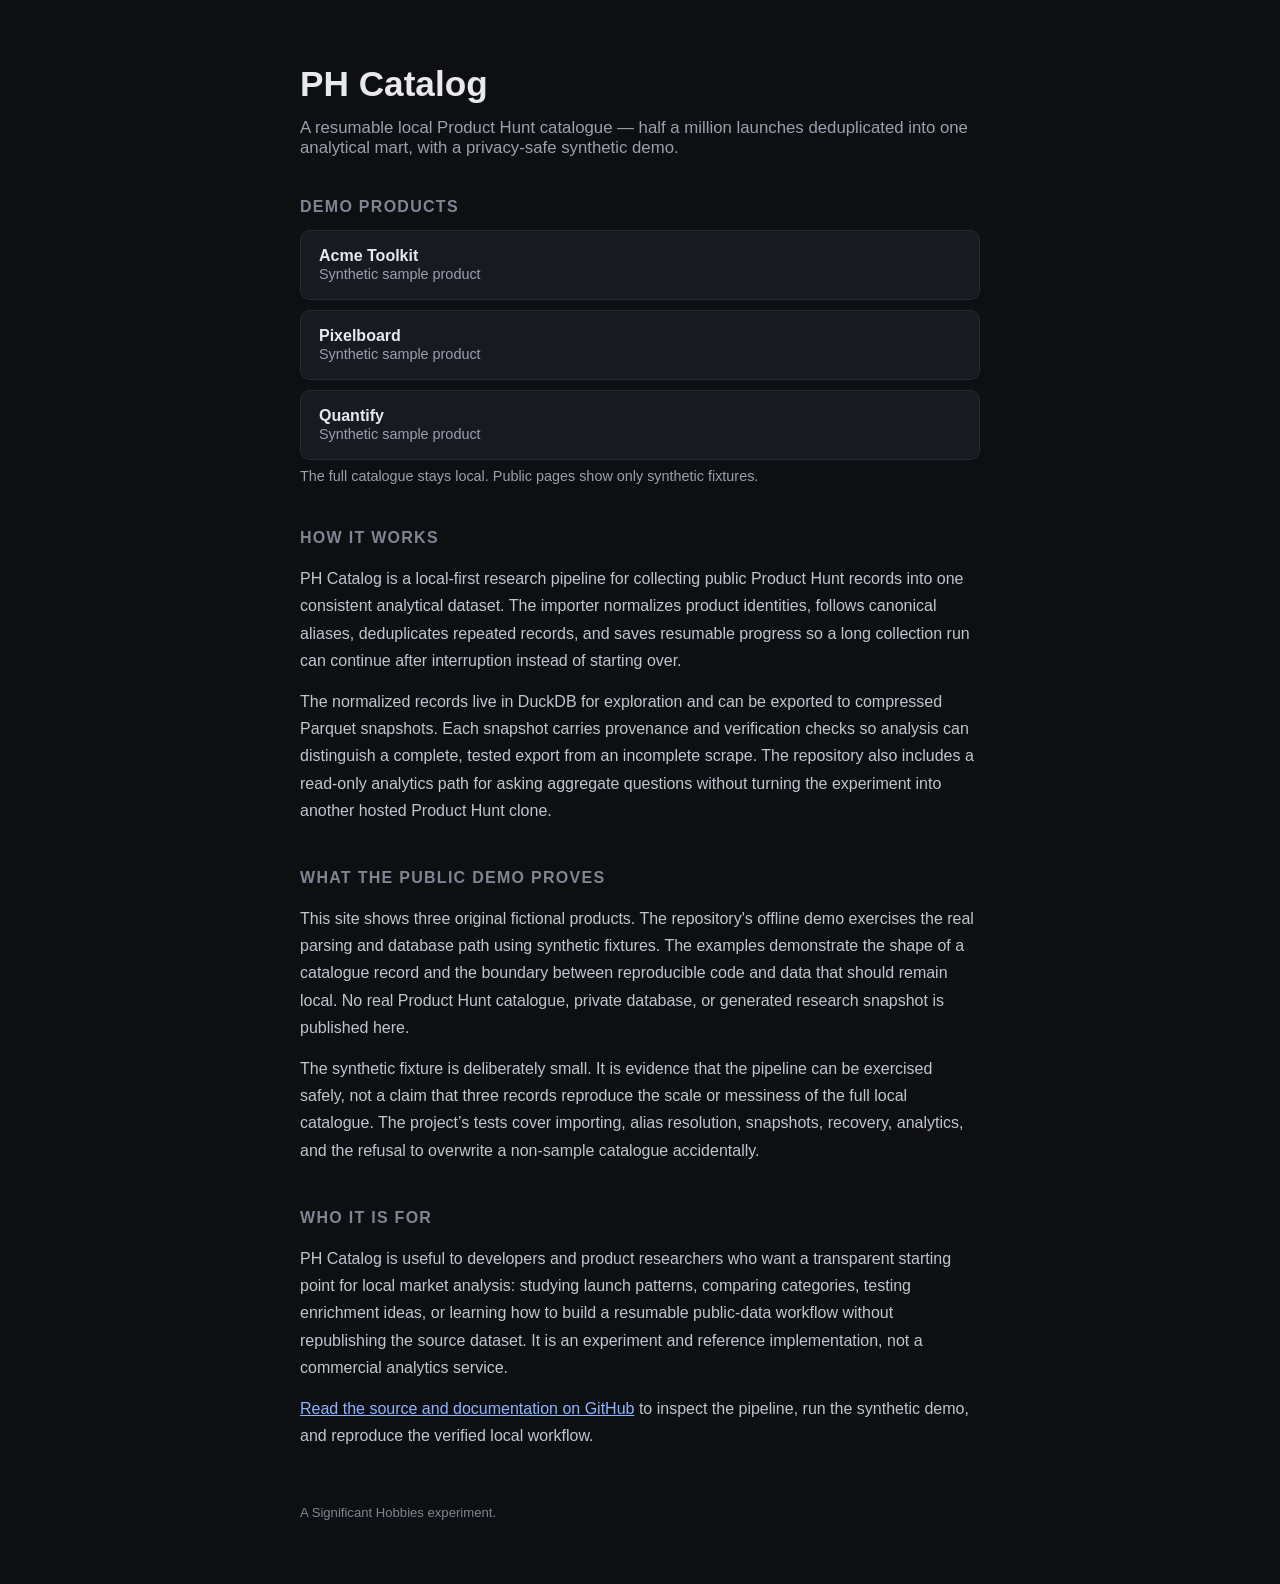
==== landing/index.html @ 85f9dabf "Publish safe synthetic-demo discovery and analytics surfaces" ====
<!doctype html>
<html lang="en">
<head>
<meta charset="utf-8">
<meta name="viewport" content="width=device-width, initial-scale=1">
<meta name="description" content="PH Catalog — a resumable local Product Hunt catalogue and analytics experiment with a privacy-safe synthetic demo.">
<title>PH Catalog — local Product Hunt analytics</title>
<link rel="canonical" href="https://ph.significanthobbies.com/">
<meta property="og:title" content="PH Catalog — local Product Hunt analytics">
<meta property="og:description" content="Explore a privacy-safe synthetic demo of a resumable local Product Hunt catalogue and analytics pipeline.">
<meta property="og:type" content="website">
<meta property="og:url" content="https://ph.significanthobbies.com/">
<meta property="og:site_name" content="PH Catalog">
<meta property="og:image" content="https://opengraph.githubassets.com/1/Significant-Hobbies/ph-catalog">
<meta name="twitter:card" content="summary_large_image">
<meta name="twitter:title" content="PH Catalog — local Product Hunt analytics">
<meta name="twitter:description" content="Explore a privacy-safe synthetic demo of a resumable local Product Hunt catalogue and analytics pipeline.">
<meta name="twitter:image" content="https://opengraph.githubassets.com/1/Significant-Hobbies/ph-catalog">
<script type="application/ld+json">{"@context":"https://schema.org","@type":"SoftwareApplication","name":"PH Catalog","url":"https://ph.significanthobbies.com/","description":"A resumable local Product Hunt catalogue and analytics experiment with a privacy-safe synthetic demo.","applicationCategory":"DeveloperApplication","operatingSystem":"Any","isAccessibleForFree":true,"codeRepository":"https://github.com/Significant-Hobbies/ph-catalog","author":{"@type":"Person","name":"Sarthak Agrawal","url":"https://sarthakagrawal.dev"}}</script>
<!-- Microsoft Clarity — session replay + heatmaps for the public synthetic demo only. -->
<script>(function(c,l,a,r,i,t,y){c[a]=c[a]||function(){(c[a].q=c[a].q||[]).push(arguments)};t=l.createElement(r);t.async=1;t.src="https://www.clarity.ms/tag/ymdtaonrgw";y=l.getElementsByTagName(r)[0];y.parentNode.insertBefore(t,y);})(window,document,"clarity","script","ymdtaonrgw");window.clarity("set","project_id","ph-catalog");</script>
<script src="https://health.sassmaker.com/tracker.js" data-key="ahk_pub_6ffe706f72e7394a34115b53b1e09e058009afab54b22e0f585f67ad678978a3" data-project="app-import-101d8097b05706b4c10bc776b5171149282e31994ee1557e248e78bc20375d6a" data-identity="session" defer></script>
<style>
  * { margin:0; box-sizing:border-box; }
  body { font-family: -apple-system, 'Segoe UI', sans-serif; background:#0e0f13; color:#e8e9ed; padding:64px 24px; }
  main { max-width:680px; margin:0 auto; }
  h1 { font-size:2.2rem; }
  .lede { color:#9aa0ad; font-size:1.05rem; margin:14px 0 40px; }
  h2 { font-size:1rem; text-transform:uppercase; letter-spacing:.08em; color:#7f8592; margin:40px 0 14px; }
  ul { list-style:none; padding:0; display:grid; gap:10px; }
  a.card { display:block; padding:16px 18px; background:#171a21; border:1px solid #262b36; border-radius:10px; color:#e8e9ed; text-decoration:none; }
  a.card:hover { border-color:#4f8cff; }
  a.card strong { display:block; }
  a.card span { color:#9aa0ad; font-size:.9rem; }
  .copy { color:#c1c5ce; line-height:1.7; }
  .copy p { margin:0 0 14px; }
  .copy a { color:#8fb4ff; }
  p.note { color:#9aa0ad; font-size:.9rem; margin-top:8px; }
  footer { margin-top:56px; color:#7f8592; font-size:.82rem; }
</style>
</head>
<body>
<main>
  <h1>PH Catalog</h1>
  <p class="lede">A resumable local Product Hunt catalogue — half a million launches deduplicated into one analytical mart, with a privacy-safe synthetic demo.</p>
  <h2>Demo products</h2>
  <ul>
    <li><a class="card" href="samples/acme-toolkit" data-sample="acme-toolkit"><strong>Acme Toolkit</strong><span>Synthetic sample product</span></a></li>
    <li><a class="card" href="samples/pixelboard" data-sample="pixelboard"><strong>Pixelboard</strong><span>Synthetic sample product</span></a></li>
    <li><a class="card" href="samples/quantify" data-sample="quantify"><strong>Quantify</strong><span>Synthetic sample product</span></a></li>
  </ul>
  <p class="note">The full catalogue stays local. Public pages show only synthetic fixtures.</p>
  <section class="copy" aria-labelledby="how-it-works">
    <h2 id="how-it-works">How it works</h2>
    <p>PH Catalog is a local-first research pipeline for collecting public Product Hunt records into one consistent analytical dataset. The importer normalizes product identities, follows canonical aliases, deduplicates repeated records, and saves resumable progress so a long collection run can continue after interruption instead of starting over.</p>
    <p>The normalized records live in DuckDB for exploration and can be exported to compressed Parquet snapshots. Each snapshot carries provenance and verification checks so analysis can distinguish a complete, tested export from an incomplete scrape. The repository also includes a read-only analytics path for asking aggregate questions without turning the experiment into another hosted Product Hunt clone.</p>
  </section>
  <section class="copy" aria-labelledby="public-demo">
    <h2 id="public-demo">What the public demo proves</h2>
    <p>This site shows three original fictional products. The repository's offline demo exercises the real parsing and database path using synthetic fixtures. The examples demonstrate the shape of a catalogue record and the boundary between reproducible code and data that should remain local. No real Product Hunt catalogue, private database, or generated research snapshot is published here.</p>
    <p>The synthetic fixture is deliberately small. It is evidence that the pipeline can be exercised safely, not a claim that three records reproduce the scale or messiness of the full local catalogue. The project’s tests cover importing, alias resolution, snapshots, recovery, analytics, and the refusal to overwrite a non-sample catalogue accidentally.</p>
  </section>
  <section class="copy" aria-labelledby="use-cases">
    <h2 id="use-cases">Who it is for</h2>
    <p>PH Catalog is useful to developers and product researchers who want a transparent starting point for local market analysis: studying launch patterns, comparing categories, testing enrichment ideas, or learning how to build a resumable public-data workflow without republishing the source dataset. It is an experiment and reference implementation, not a commercial analytics service.</p>
    <p><a href="https://github.com/Significant-Hobbies/ph-catalog" data-repository>Read the source and documentation on GitHub</a> to inspect the pipeline, run the synthetic demo, and reproduce the verified local workflow.</p>
  </section>
  <footer>A Significant Hobbies experiment.</footer>
</main>
<script>
  document.querySelectorAll('a[data-sample]').forEach((link) => {
    link.addEventListener('click', () => {
      window.appHealth?.track('sample_opened');
      window.clarity?.('event', 'sample_opened');
    });
  });
  document.querySelectorAll('a[data-repository]').forEach((link) => {
    link.addEventListener('click', () => {
      window.appHealth?.track('source_repository_opened');
      window.clarity?.('event', 'source_repository_opened');
    });
  });

  document.addEventListener('DOMContentLoaded', () => {
    const newsletterWidget = document.querySelector('saas-maker-newsletter-capture');
    let newsletterInteractionTracked = false;
    const trackNewsletterInteraction = () => {
      if (newsletterInteractionTracked) return;
      newsletterInteractionTracked = true;
      window.appHealth?.track('newsletter_widget_interacted');
      void Promise.resolve(window.appHealth?.flush?.()).catch(() => {});
    };
    newsletterWidget?.addEventListener('click', trackNewsletterInteraction);
    newsletterWidget?.addEventListener('focusin', trackNewsletterInteraction);
  }, { once: true });
</script>
<fleet-footer-extension>
  <saas-maker-newsletter-capture slot="capture" catalog-id="ph-catalog" project-key="pk_f0b2e58b3705f48ff52ddfa347eecad4776407b6cd789cce" product-name="PH Catalog" kind="newsletter" source="fleet-footer" privacy-url="https://sassmaker.com/privacy" theme="dark"></saas-maker-newsletter-capture>
</fleet-footer-extension>
<script type="module" src="https://sassmaker.com/newsletter-capture.js"></script>
<script src="https://sassmaker.com/project-strip.js" data-project="ph-catalog" defer></script>
<script src="https://sassmaker.com/ai-chat-footer.js?v=20260928" data-name="PH Catalog" defer></script>
</body>
</html>
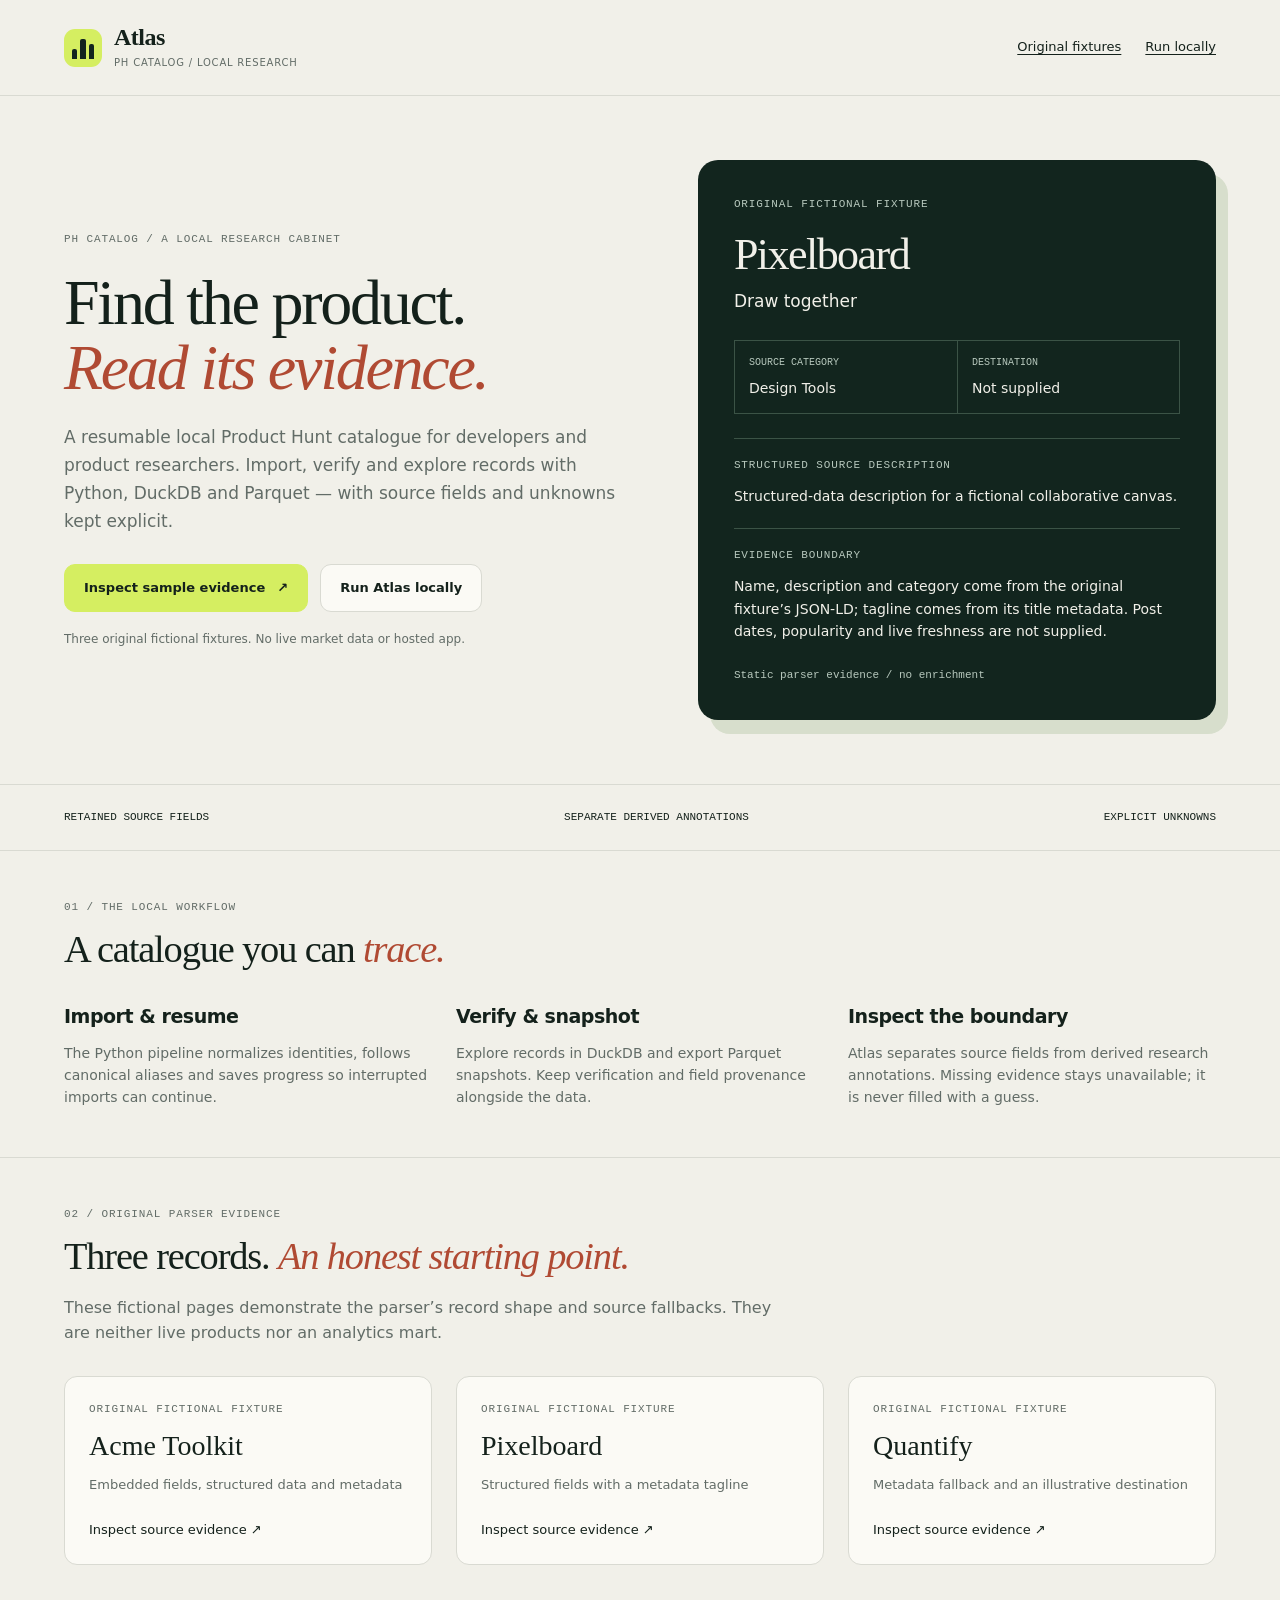
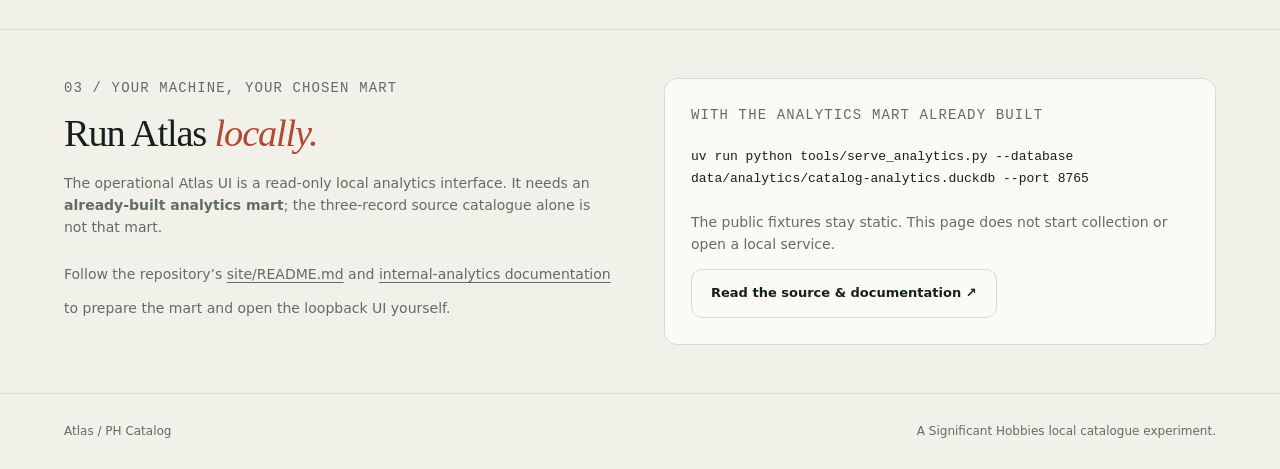
==== commit d053aa94: "Give PH Catalog and local Atlas a coherent research cabinet" ====
--- a/landing/index.html
+++ b/landing/index.html
@@ -20,52 +20,55 @@
 <!-- Microsoft Clarity — session replay + heatmaps for the public synthetic demo only. -->
 <script>(function(c,l,a,r,i,t,y){c[a]=c[a]||function(){(c[a].q=c[a].q||[]).push(arguments)};t=l.createElement(r);t.async=1;t.src="https://www.clarity.ms/tag/ymdtaonrgw";y=l.getElementsByTagName(r)[0];y.parentNode.insertBefore(t,y);})(window,document,"clarity","script","ymdtaonrgw");window.clarity("set","project_id","ph-catalog");</script>
 <script src="https://health.sassmaker.com/tracker.js" data-key="ahk_pub_6ffe706f72e7394a34115b53b1e09e058009afab54b22e0f585f67ad678978a3" data-project="app-import-101d8097b05706b4c10bc776b5171149282e31994ee1557e248e78bc20375d6a" data-identity="session" defer></script>
-<style>
-  * { margin:0; box-sizing:border-box; }
-  body { font-family: -apple-system, 'Segoe UI', sans-serif; background:#0e0f13; color:#e8e9ed; padding:64px 24px; }
-  main { max-width:680px; margin:0 auto; }
-  h1 { font-size:2.2rem; }
-  .lede { color:#9aa0ad; font-size:1.05rem; margin:14px 0 40px; }
-  h2 { font-size:1rem; text-transform:uppercase; letter-spacing:.08em; color:#7f8592; margin:40px 0 14px; }
-  ul { list-style:none; padding:0; display:grid; gap:10px; }
-  a.card { display:block; padding:16px 18px; background:#171a21; border:1px solid #262b36; border-radius:10px; color:#e8e9ed; text-decoration:none; }
-  a.card:hover { border-color:#4f8cff; }
-  a.card strong { display:block; }
-  a.card span { color:#9aa0ad; font-size:.9rem; }
-  .copy { color:#c1c5ce; line-height:1.7; }
-  .copy p { margin:0 0 14px; }
-  .copy a { color:#8fb4ff; }
-  p.note { color:#9aa0ad; font-size:.9rem; margin-top:8px; }
-  footer { margin-top:56px; color:#7f8592; font-size:.82rem; }
-</style>
+<link rel="stylesheet" href="styles.css">
 </head>
 <body>
-<main>
-  <h1>PH Catalog</h1>
-  <p class="lede">A resumable local Product Hunt catalogue — half a million launches deduplicated into one analytical mart, with a privacy-safe synthetic demo.</p>
-  <h2>Demo products</h2>
-  <ul>
-    <li><a class="card" href="samples/acme-toolkit" data-sample="acme-toolkit"><strong>Acme Toolkit</strong><span>Synthetic sample product</span></a></li>
-    <li><a class="card" href="samples/pixelboard" data-sample="pixelboard"><strong>Pixelboard</strong><span>Synthetic sample product</span></a></li>
-    <li><a class="card" href="samples/quantify" data-sample="quantify"><strong>Quantify</strong><span>Synthetic sample product</span></a></li>
-  </ul>
-  <p class="note">The full catalogue stays local. Public pages show only synthetic fixtures.</p>
-  <section class="copy" aria-labelledby="how-it-works">
-    <h2 id="how-it-works">How it works</h2>
-    <p>PH Catalog is a local-first research pipeline for collecting public Product Hunt records into one consistent analytical dataset. The importer normalizes product identities, follows canonical aliases, deduplicates repeated records, and saves resumable progress so a long collection run can continue after interruption instead of starting over.</p>
-    <p>The normalized records live in DuckDB for exploration and can be exported to compressed Parquet snapshots. Each snapshot carries provenance and verification checks so analysis can distinguish a complete, tested export from an incomplete scrape. The repository also includes a read-only analytics path for asking aggregate questions without turning the experiment into another hosted Product Hunt clone.</p>
+<a class="skip-link" href="#content">Skip to content</a>
+<header class="site-header">
+  <a class="brand" href="./" aria-label="Atlas / PH Catalog home"><span class="brand-mark" aria-hidden="true"><i></i><i></i><i></i></span><span><strong>Atlas</strong><small>PH Catalog / local research</small></span></a>
+  <nav aria-label="Page sections"><a href="#records">Original fixtures</a><a href="#run-locally">Run locally</a></nav>
+</header>
+<main id="content">
+  <section class="hero" aria-labelledby="proposition">
+    <div class="proposition">
+      <p class="eyebrow">PH Catalog / a local research cabinet</p>
+      <h1 id="proposition">Find the product.<br><em>Read its evidence.</em></h1>
+      <p class="intro">A resumable local Product Hunt catalogue for developers and product researchers. Import, verify and explore records with Python, DuckDB and Parquet — with source fields and unknowns kept explicit.</p>
+      <div class="actions"><a class="primary" href="samples/pixelboard" data-sample="pixelboard">Inspect sample evidence <span aria-hidden="true">↗</span></a><a class="secondary" href="#run-locally">Run Atlas locally</a></div>
+      <p class="note">Three original fictional fixtures. No live market data or hosted app.</p>
+    </div>
+    <aside class="evidence" aria-labelledby="proof-title">
+      <p class="eyebrow">Original fictional fixture</p>
+      <h2 id="proof-title">Pixelboard</h2>
+      <p class="record-tagline">Draw together</p>
+      <dl class="facts"><div><dt>Source category</dt><dd>Design Tools</dd></div><div><dt>Destination</dt><dd>Not supplied</dd></div></dl>
+      <div class="evidence-section"><p class="eyebrow">Structured source description</p><p>Structured-data description for a fictional collaborative canvas.</p></div>
+      <div class="evidence-section"><p class="eyebrow">Evidence boundary</p><p>Name, description and category come from the original fixture’s JSON-LD; tagline comes from its title metadata. Post dates, popularity and live freshness are not supplied.</p></div>
+      <p class="record-caption">Static parser evidence / no enrichment</p>
+    </aside>
   </section>
-  <section class="copy" aria-labelledby="public-demo">
-    <h2 id="public-demo">What the public demo proves</h2>
-    <p>This site shows three original fictional products. The repository's offline demo exercises the real parsing and database path using synthetic fixtures. The examples demonstrate the shape of a catalogue record and the boundary between reproducible code and data that should remain local. No real Product Hunt catalogue, private database, or generated research snapshot is published here.</p>
-    <p>The synthetic fixture is deliberately small. It is evidence that the pipeline can be exercised safely, not a claim that three records reproduce the scale or messiness of the full local catalogue. The project’s tests cover importing, alias resolution, snapshots, recovery, analytics, and the refusal to overwrite a non-sample catalogue accidentally.</p>
+  <div class="evidence-band" aria-label="Research principles"><span>Retained source fields</span><span>Separate derived annotations</span><span>Explicit unknowns</span></div>
+  <section class="workflow" aria-labelledby="how-it-works">
+    <div class="section-heading"><p class="eyebrow">01 / The local workflow</p><h2 id="how-it-works">A catalogue you can <em>trace.</em></h2></div>
+    <div class="workflow-grid">
+      <article><h3>Import &amp; resume</h3><p>The Python pipeline normalizes identities, follows canonical aliases and saves progress so interrupted imports can continue.</p></article>
+      <article><h3>Verify &amp; snapshot</h3><p>Explore records in DuckDB and export Parquet snapshots. Keep verification and field provenance alongside the data.</p></article>
+      <article><h3>Inspect the boundary</h3><p>Atlas separates source fields from derived research annotations. Missing evidence stays unavailable; it is never filled with a guess.</p></article>
+    </div>
   </section>
-  <section class="copy" aria-labelledby="use-cases">
-    <h2 id="use-cases">Who it is for</h2>
-    <p>PH Catalog is useful to developers and product researchers who want a transparent starting point for local market analysis: studying launch patterns, comparing categories, testing enrichment ideas, or learning how to build a resumable public-data workflow without republishing the source dataset. It is an experiment and reference implementation, not a commercial analytics service.</p>
-    <p><a href="https://github.com/Significant-Hobbies/ph-catalog" data-repository>Read the source and documentation on GitHub</a> to inspect the pipeline, run the synthetic demo, and reproduce the verified local workflow.</p>
+  <section class="records" id="records" aria-labelledby="records-title">
+    <div class="section-heading"><p class="eyebrow">02 / Original parser evidence</p><h2 id="records-title">Three records. <em>An honest starting point.</em></h2><p>These fictional pages demonstrate the parser’s record shape and source fallbacks. They are neither live products nor an analytics mart.</p></div>
+    <ul class="record-list">
+      <li><a class="card" href="samples/acme-toolkit" data-sample="acme-toolkit"><span class="eyebrow">Original fictional fixture</span><strong>Acme Toolkit</strong><span>Embedded fields, structured data and metadata</span><span class="record-link">Inspect source evidence ↗</span></a></li>
+      <li><a class="card" href="samples/pixelboard" data-sample="pixelboard"><span class="eyebrow">Original fictional fixture</span><strong>Pixelboard</strong><span>Structured fields with a metadata tagline</span><span class="record-link">Inspect source evidence ↗</span></a></li>
+      <li><a class="card" href="samples/quantify" data-sample="quantify"><span class="eyebrow">Original fictional fixture</span><strong>Quantify</strong><span>Metadata fallback and an illustrative destination</span><span class="record-link">Inspect source evidence ↗</span></a></li>
+    </ul>
   </section>
-  <footer>A Significant Hobbies experiment.</footer>
+  <section class="local-run" id="run-locally" aria-labelledby="local-title">
+    <div><p class="eyebrow">03 / Your machine, your chosen mart</p><h2 id="local-title">Run Atlas <em>locally.</em></h2><p>The operational Atlas UI is a read-only local analytics interface. It needs an <strong>already-built analytics mart</strong>; the three-record source catalogue alone is not that mart.</p><p>Follow the repository’s <a href="https://github.com/Significant-Hobbies/ph-catalog/blob/main/site/README.md" data-repository>site/README.md</a> and <a href="https://github.com/Significant-Hobbies/ph-catalog/blob/main/docs/internal-analytics.md" data-repository>internal-analytics documentation</a> to prepare the mart and open the loopback UI yourself.</p></div>
+    <div class="run-command"><p class="eyebrow">With the analytics mart already built</p><pre><code>uv run python tools/serve_analytics.py --database data/analytics/catalog-analytics.duckdb --port 8765</code></pre><p>The public fixtures stay static. This page does not start collection or open a local service.</p><a class="secondary" href="https://github.com/Significant-Hobbies/ph-catalog" data-repository>Read the source &amp; documentation ↗</a></div>
+  </section>
+  <footer><span>Atlas / PH Catalog</span><span>A Significant Hobbies local catalogue experiment.</span></footer>
 </main>
 <script>
   document.querySelectorAll('a[data-sample]').forEach((link) => {
@@ -95,7 +98,7 @@
   }, { once: true });
 </script>
 <fleet-footer-extension>
-  <saas-maker-newsletter-capture slot="capture" catalog-id="ph-catalog" project-key="pk_f0b2e58b3705f48ff52ddfa347eecad4776407b6cd789cce" product-name="PH Catalog" kind="newsletter" source="fleet-footer" privacy-url="https://sassmaker.com/privacy" theme="dark"></saas-maker-newsletter-capture>
+  <saas-maker-newsletter-capture slot="capture" catalog-id="ph-catalog" project-key="pk_f0b2e58b3705f48ff52ddfa347eecad4776407b6cd789cce" product-name="PH Catalog" kind="newsletter" source="fleet-footer" privacy-url="https://sassmaker.com/privacy" theme="light"></saas-maker-newsletter-capture>
 </fleet-footer-extension>
 <script type="module" src="https://sassmaker.com/newsletter-capture.js"></script>
 <script src="https://sassmaker.com/project-strip.js" data-project="ph-catalog" defer></script>
--- a/landing/styles.css
+++ b/landing/styles.css
@@ -0,0 +1,115 @@
+/* Atlas: project-native paper, night evidence and lime retrieval. */
+:root {
+  color-scheme: light;
+  --paper: #f1f0e9;
+  --surface: #fbfaf5;
+  --ink: #14211b;
+  --muted: #626c67;
+  --line: #d9dad2;
+  --night: #12251e;
+  --lime: #d5ee61;
+  --coral: #f26d4f;
+  --coral-text: #b04a33;
+  --night-muted: #b7c8bd;
+  font-family: ui-sans-serif, system-ui, -apple-system, BlinkMacSystemFont, "Segoe UI", sans-serif;
+}
+* { box-sizing: border-box; }
+body { margin: 0; background: var(--paper); color: var(--ink); line-height: 1.6; }
+h1, h2, h3, p { margin-top: 0; }
+a { color: inherit; text-underline-offset: .2em; }
+a:focus-visible { outline: 3px solid var(--coral-text); outline-offset: 5px; }
+.evidence a:focus-visible { outline-color: var(--lime); }
+.skip-link { position: absolute; top: -100px; left: 20px; z-index: 10; padding: 12px; background: var(--lime); }
+.skip-link:focus { top: 12px; }
+.site-header, main > section, .evidence-band, footer { max-width: 1440px; margin-inline: auto; padding-inline: clamp(20px, 5vw, 72px); }
+.site-header { display: flex; align-items: center; justify-content: space-between; gap: 24px; padding-block: 24px; border-bottom: 1px solid var(--line); }
+.brand { display: flex; align-items: center; gap: 12px; min-height: 44px; text-decoration: none; }
+.brand-mark { width: 38px; height: 38px; display: grid; grid-template-columns: repeat(3, 1fr); align-items: end; gap: 3px; padding: 8px; border-radius: 11px; background: var(--lime); }
+.brand-mark i { display: block; border-radius: 2px 2px 0 0; background: var(--night); }
+.brand-mark i:nth-child(1) { height: 45%; }
+.brand-mark i:nth-child(2) { height: 90%; }
+.brand-mark i:nth-child(3) { height: 65%; }
+.brand strong, .brand small { display: block; }
+.brand strong { font: 700 24px/1.1 Georgia, serif; letter-spacing: -.02em; }
+.brand small { margin-top: 5px; color: var(--muted); font-size: 10px; text-transform: uppercase; letter-spacing: .08em; }
+nav { display: flex; gap: 24px; }
+nav a { display: inline-flex; align-items: center; min-height: 44px; font-size: 13px; }
+.hero { display: grid; grid-template-columns: 1.1fr 1fr; align-items: center; gap: clamp(32px, 5vw, 70px); padding-block: 64px; }
+.hero > *, .local-run > *, .workflow-grid > *, .record-list > * { min-width: 0; }
+.eyebrow { margin-bottom: 12px; color: var(--muted); font: 11px/1.5 ui-monospace, SFMono-Regular, monospace; letter-spacing: .08em; text-transform: uppercase; }
+h1 { margin-block: 22px; font: clamp(44px, 5vw, 72px)/1.03 Georgia, serif; letter-spacing: -.035em; }
+h1 em, .section-heading em, .local-run h2 em { color: var(--coral-text); font-weight: 400; }
+.intro { max-width: 600px; margin-bottom: 28px; color: var(--muted); font-size: 17px; line-height: 1.65; }
+.actions { display: flex; flex-wrap: wrap; gap: 12px; }
+.primary, .secondary { display: inline-flex; align-items: center; justify-content: center; gap: 12px; min-height: 44px; padding: 13px 19px; border: 1px solid var(--line); border-radius: 11px; text-decoration: none; font-size: 13px; font-weight: 700; }
+.primary { background: var(--lime); border-color: var(--lime); }
+.secondary { background: var(--surface); }
+.primary:hover, .secondary:hover { border-color: var(--ink); }
+.note { margin: 18px 0 0; color: var(--muted); font-size: 12px; }
+.evidence { padding: clamp(24px, 3vw, 36px); border-radius: 20px; background: var(--night); color: var(--paper); box-shadow: 12px 14px 0 #d7decc; }
+.evidence .eyebrow, .record-caption { color: var(--night-muted); }
+.evidence h2 { margin: 18px 0 10px; font: 44px/1.08 Georgia, serif; letter-spacing: -.035em; }
+.record-tagline { margin-bottom: 24px; font-size: 17px; }
+.facts { display: grid; grid-template-columns: 1fr 1fr; margin-block: 24px; border: 1px solid #3b5346; }
+.facts > div { padding: 14px; }
+.facts > div + div { border-left: 1px solid #3b5346; }
+dt { color: var(--night-muted); font: 10px/1.5 ui-monospace, SFMono-Regular, monospace; text-transform: uppercase; }
+dd { margin: 7px 0 0; font-size: 14px; }
+.evidence-section { margin-top: 20px; padding-top: 18px; border-top: 1px solid #3b5346; }
+.evidence-section p:last-child { margin-bottom: 0; font-size: 14px; }
+.record-caption { margin: 24px 0 0; font: 11px/1.6 ui-monospace, SFMono-Regular, monospace; }
+.evidence-band { display: flex; justify-content: space-between; gap: 20px; padding-block: 24px; border-block: 1px solid var(--line); font: 11px/1.5 ui-monospace, SFMono-Regular, monospace; text-transform: uppercase; }
+.workflow, .records, .local-run { padding-block: 48px; border-bottom: 1px solid var(--line); }
+.section-heading h2, .local-run h2 { margin-bottom: 16px; font: clamp(30px, 3vw, 43px)/1.15 Georgia, serif; letter-spacing: -.03em; }
+.section-heading > p:last-child { max-width: 710px; color: var(--muted); }
+.workflow-grid, .record-list { display: grid; grid-template-columns: repeat(3, minmax(0, 1fr)); gap: 24px; margin-top: 30px; }
+h3 { margin-bottom: 10px; font-size: 19px; letter-spacing: -.025em; }
+.workflow-grid p { margin-bottom: 0; color: var(--muted); font-size: 14px; }
+.record-list { padding: 0; list-style: none; }
+.card { display: flex; flex-direction: column; height: 100%; padding: 24px; border: 1px solid var(--line); border-radius: 13px; background: var(--surface); text-decoration: none; }
+.card:hover { border-color: var(--ink); }
+.card strong { margin-bottom: 12px; font: 28px/1.2 Georgia, serif; }
+.card > span:not(.eyebrow) { color: var(--muted); font-size: 13px; }
+.card .record-link { margin-top: auto; padding-top: 24px; color: var(--ink) !important; }
+.local-run { display: grid; grid-template-columns: 1fr 1fr; gap: 48px; }
+.local-run p { color: var(--muted); font-size: 14px; }
+.local-run p a { display: inline-block; min-height: 44px; padding-block: 10px; }
+.run-command { align-self: start; padding: 26px; border: 1px solid var(--line); border-radius: 13px; background: var(--surface); }
+pre { margin-block: 20px; white-space: pre-wrap; overflow-wrap: anywhere; font: 13px/1.7 ui-monospace, SFMono-Regular, monospace; }
+footer { display: flex; justify-content: space-between; gap: 20px; padding-block: 28px; color: var(--muted); font-size: 12px; }
+/* Static records use the same list / evidence geometry as the local inspector. */
+.record-page { display: grid; grid-template-columns: minmax(0, .7fr) minmax(0, 1.3fr); gap: 48px; padding-block: 48px; }
+.record-page h1 { font-size: clamp(40px, 4vw, 60px); overflow-wrap: anywhere; }
+.record-page .evidence { box-shadow: none; }
+.record-page .record-intro { color: var(--muted); }
+.source-fields { margin: 0; }
+.source-fields > div { padding-block: 16px; border-bottom: 1px solid #3b5346; }
+.source-fields dd { overflow-wrap: anywhere; }
+.source-fields dd small { display: block; margin-top: 5px; color: var(--night-muted); font-size: 12px; }
+.record-boundary { margin-top: 28px; }
+.record-boundary h3 { font: 25px/1.2 Georgia, serif; }
+.record-boundary p { color: var(--night-muted); font-size: 14px; }
+@media (max-width: 900px) {
+  .hero { gap: 32px; padding-block: 44px; }
+  .hero h1 { font-size: 48px; }
+  .intro { font-size: 15px; }
+  .workflow-grid, .record-list { gap: 16px; }
+  .card { padding: 20px; }
+  .local-run, .record-page { gap: 28px; }
+}
+@media (max-width: 700px) {
+  .site-header { align-items: flex-start; flex-wrap: wrap; gap: 12px; padding-block: 18px; }
+  nav { gap: 22px; }
+  .hero, .local-run, .record-page { grid-template-columns: 1fr; }
+  .hero { padding-block: 32px 44px; }
+  .hero h1 { font-size: clamp(42px, 10vw, 54px); }
+  .evidence { box-shadow: 6px 8px 0 #d7decc; }
+  .evidence h2 { font-size: 36px; }
+  .evidence-band { flex-direction: column; gap: 10px; }
+  .workflow-grid, .record-list { grid-template-columns: 1fr; gap: 24px; }
+  .workflow, .records, .local-run, .record-page { padding-block: 32px; }
+  footer { flex-direction: column; gap: 8px; }
+}
+@media (prefers-reduced-motion: reduce) {
+  *, *::before, *::after { scroll-behavior: auto !important; animation: none !important; transition: none !important; }
+}
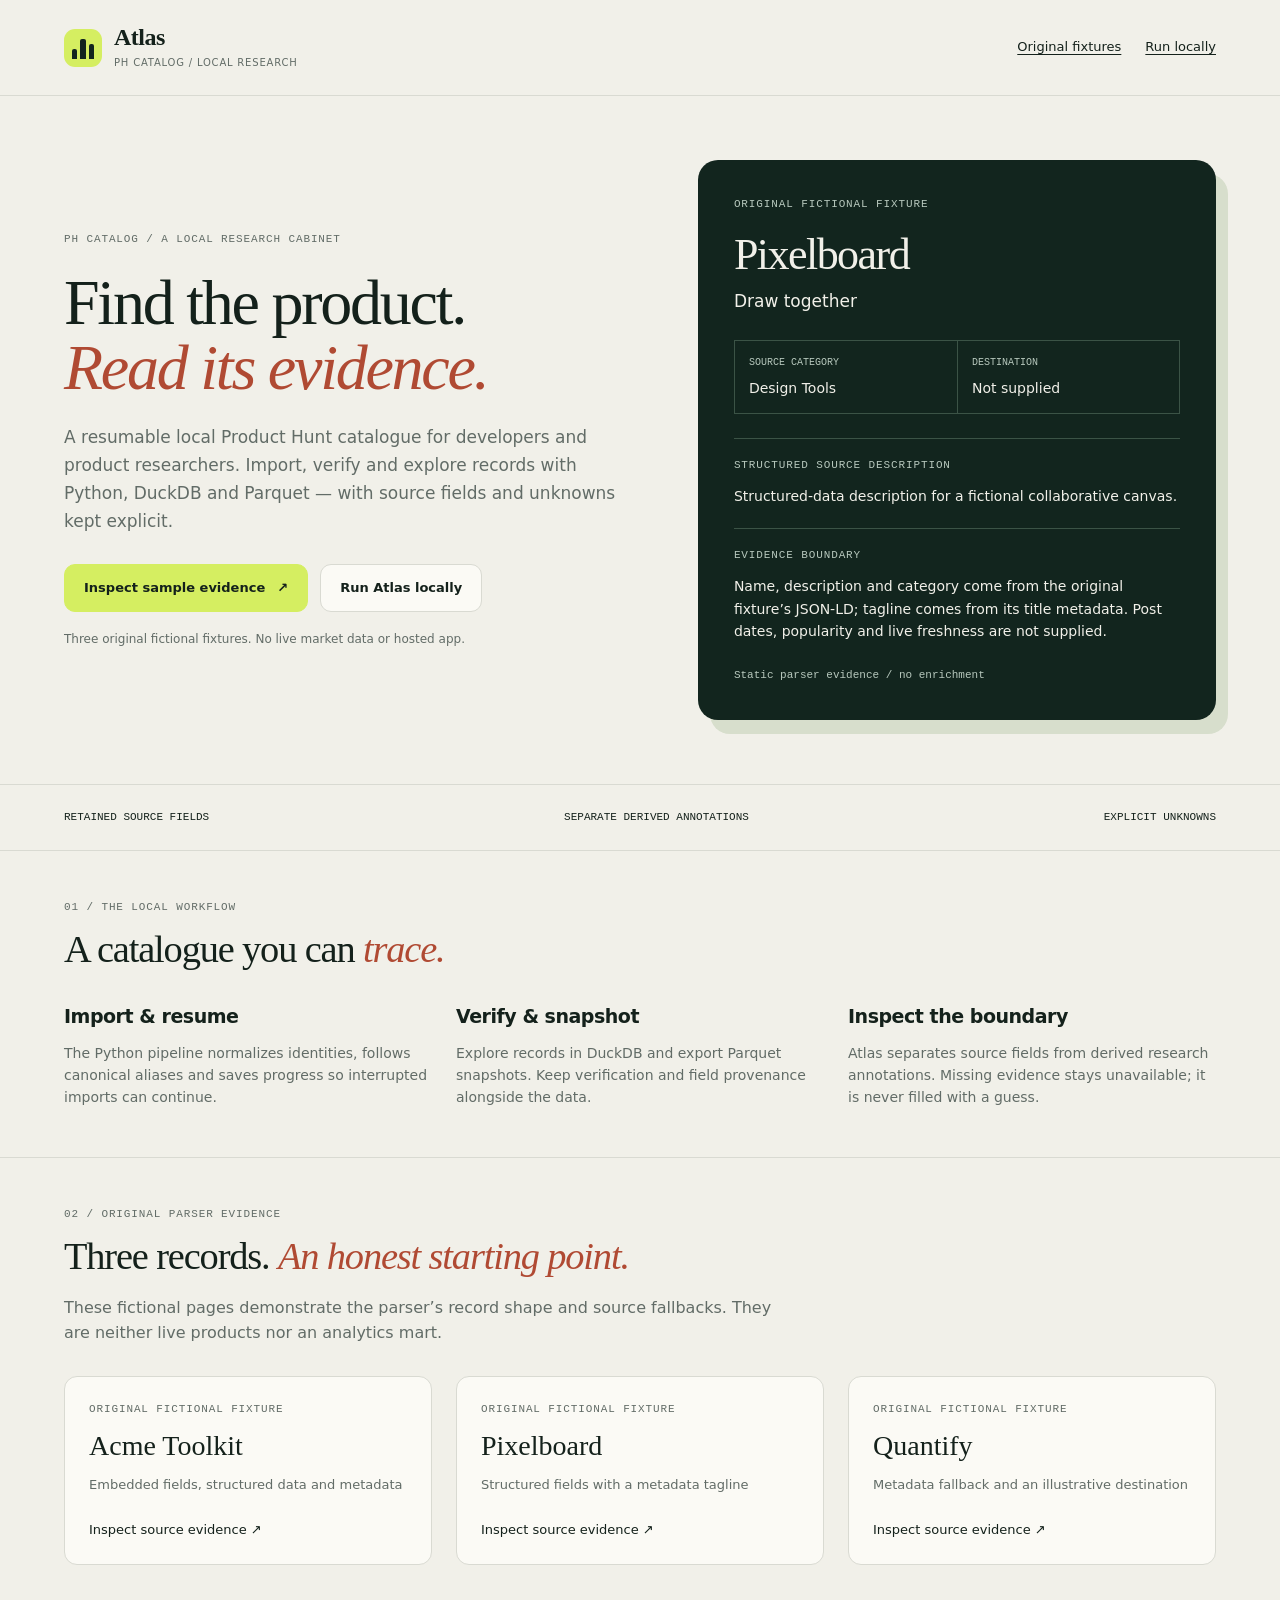
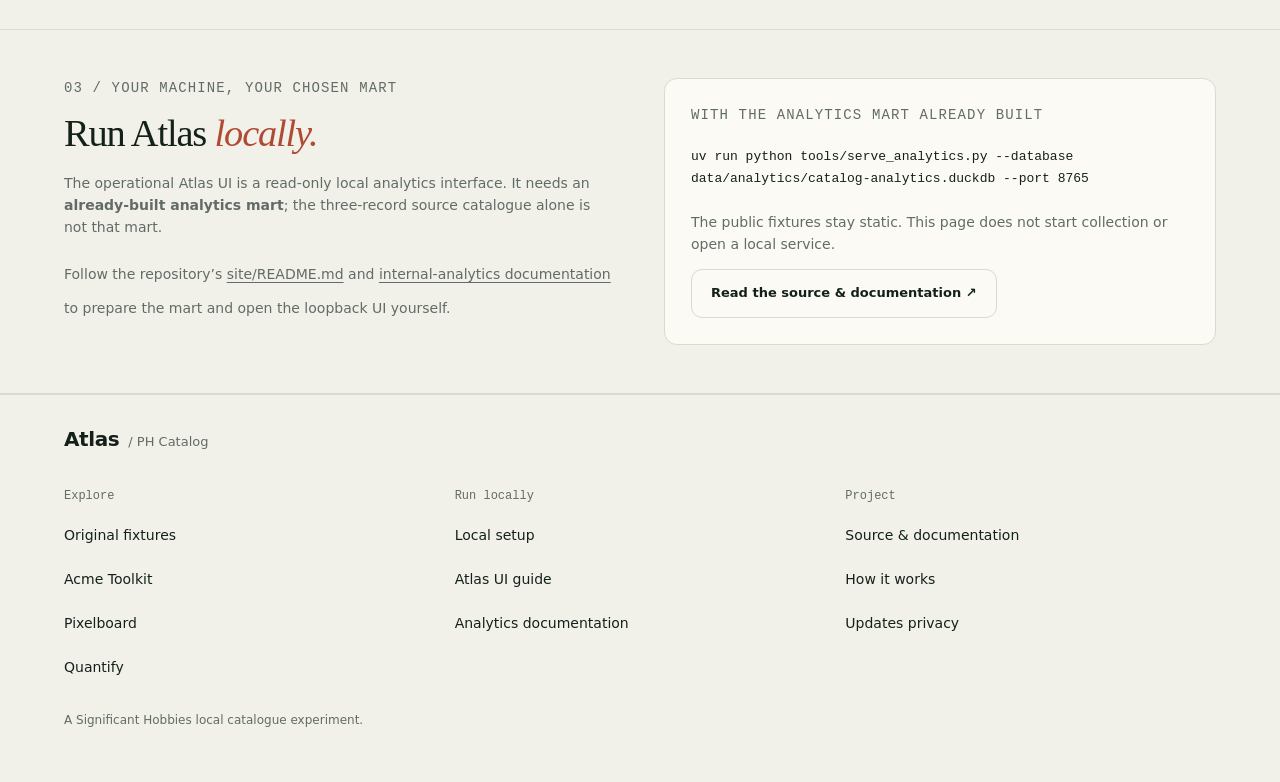
==== commit 16a2bc46: "On agent/footer-ph-precise-20261004: PH Precise footer preparation paused for personal portfolio pri" ====
--- a/landing/index.html
+++ b/landing/index.html
@@ -68,7 +68,6 @@
     <div><p class="eyebrow">03 / Your machine, your chosen mart</p><h2 id="local-title">Run Atlas <em>locally.</em></h2><p>The operational Atlas UI is a read-only local analytics interface. It needs an <strong>already-built analytics mart</strong>; the three-record source catalogue alone is not that mart.</p><p>Follow the repository’s <a href="https://github.com/Significant-Hobbies/ph-catalog/blob/main/site/README.md" data-repository>site/README.md</a> and <a href="https://github.com/Significant-Hobbies/ph-catalog/blob/main/docs/internal-analytics.md" data-repository>internal-analytics documentation</a> to prepare the mart and open the loopback UI yourself.</p></div>
     <div class="run-command"><p class="eyebrow">With the analytics mart already built</p><pre><code>uv run python tools/serve_analytics.py --database data/analytics/catalog-analytics.duckdb --port 8765</code></pre><p>The public fixtures stay static. This page does not start collection or open a local service.</p><a class="secondary" href="https://github.com/Significant-Hobbies/ph-catalog" data-repository>Read the source &amp; documentation ↗</a></div>
   </section>
-  <footer><span>Atlas / PH Catalog</span><span>A Significant Hobbies local catalogue experiment.</span></footer>
 </main>
 <script>
   document.querySelectorAll('a[data-sample]').forEach((link) => {
@@ -97,11 +96,22 @@
     newsletterWidget?.addEventListener('focusin', trackNewsletterInteraction);
   }, { once: true });
 </script>
-<fleet-footer-extension>
-  <saas-maker-newsletter-capture slot="capture" catalog-id="ph-catalog" project-key="pk_f0b2e58b3705f48ff52ddfa347eecad4776407b6cd789cce" product-name="PH Catalog" kind="newsletter" source="fleet-footer" privacy-url="https://sassmaker.com/privacy" theme="light"></saas-maker-newsletter-capture>
-</fleet-footer-extension>
+<footer class="atlas-footer" aria-label="Atlas footer">
+  <fleet-footer-extension product-name="PH Catalog" signature-name="Atlas" signature-font="newsreader" theme="light" surface="landing" art-src="https://sassmaker.com/footer-art/ph-catalog.webp" art-width="2172" art-height="724" art-position="50% 50%" art-alt="Finely drawn research cabinet containing original product objects and separate source cards, with a central structured folio and separate annotation slip." art-credit="Original illustration for PH Catalog">
+    <div slot="navigation" class="precise-native">
+      <a class="precise-brand" href="./" data-fleet-footer-primary>Atlas <span>/ PH Catalog</span></a>
+      <nav class="precise-groups" aria-label="Atlas resources">
+        <div><h2 data-fleet-footer-group-label>Explore</h2><a href="#records">Original fixtures</a><a href="samples/acme-toolkit">Acme Toolkit</a><a href="samples/pixelboard">Pixelboard</a><a href="samples/quantify">Quantify</a></div>
+        <div><h2 data-fleet-footer-group-label>Run locally</h2><a href="#run-locally">Local setup</a><a href="https://github.com/Significant-Hobbies/ph-catalog/blob/main/site/README.md">Atlas UI guide</a><a href="https://github.com/Significant-Hobbies/ph-catalog/blob/main/docs/internal-analytics.md">Analytics documentation</a></div>
+        <div><h2 data-fleet-footer-group-label>Project</h2><a href="https://github.com/Significant-Hobbies/ph-catalog">Source &amp; documentation</a><a href="#how-it-works">How it works</a><a href="https://sassmaker.com/privacy">Updates privacy</a></div>
+      </nav>
+      <p class="precise-note" data-fleet-footer-legal>A Significant Hobbies local catalogue experiment.</p>
+    </div>
+    <saas-maker-newsletter-capture slot="capture" catalog-id="ph-catalog" project-key="pk_f0b2e58b3705f48ff52ddfa347eecad4776407b6cd789cce" product-name="PH Catalog" kind="newsletter" source="fleet-footer" privacy-url="https://sassmaker.com/privacy" theme="light"></saas-maker-newsletter-capture>
+  </fleet-footer-extension>
+</footer>
 <script type="module" src="https://sassmaker.com/newsletter-capture.js"></script>
-<script src="https://sassmaker.com/project-strip.js" data-project="ph-catalog" defer></script>
-<script src="https://sassmaker.com/ai-chat-footer.js?v=20260928" data-name="PH Catalog" defer></script>
+<script src="https://sassmaker.com/project-strip.js" data-project="ph-catalog" data-layout="studio" defer></script>
+<script src="https://sassmaker.com/ai-chat-footer.js" data-name="PH Catalog" data-layout="question" defer></script>
 </body>
 </html>
--- a/landing/styles.css
+++ b/landing/styles.css
@@ -113,3 +113,22 @@
 @media (prefers-reduced-motion: reduce) {
   *, *::before, *::after { scroll-behavior: auto !important; animation: none !important; transition: none !important; }
 }
+
+/* Precise footer: Atlas retains its paper, ink and research-cabinet identity. */
+.atlas-footer { display: block; padding: 0; color: var(--ink); }
+.atlas-footer fleet-footer-extension { --fleet-footer-canvas: var(--paper); --fleet-footer-lower: #e3e6d6; --fleet-footer-border: var(--line); --fleet-footer-focus: var(--ink); --fleet-footer-edge: clamp(20px, 5vw, 72px); --fleet-footer-max-width: 1296px; }
+.precise-native { min-width: 0; font-family: var(--fleet-footer-ui-font, system-ui, sans-serif); }
+.precise-brand { display: inline-flex; flex-wrap: wrap; align-items: baseline; gap: 9px; min-height: 44px; color: var(--ink); font-size: 20px; font-weight: 600; text-decoration: none; letter-spacing: -.02em; }
+.precise-brand span { color: var(--muted); font-size: 13px; font-weight: 400; letter-spacing: 0; }
+.precise-groups { display: grid; grid-template-columns: repeat(3, minmax(0, 1fr)); gap: 20px; margin-top: 20px; }
+.precise-groups > div { min-width: 0; }
+.precise-groups h2 { margin: 0 0 8px; color: var(--muted); font: 400 12px/1.5 var(--fleet-footer-label-font, ui-monospace, monospace); letter-spacing: 0; }
+.precise-groups a { display: flex; min-height: 44px; width: fit-content; max-width: 100%; color: var(--ink); font-size: 14px; line-height: 1.5; text-decoration: none; }
+.precise-groups a:hover, .precise-brand:hover { text-decoration: underline; text-underline-offset: 4px; }
+.precise-note { margin: 22px 0 0; color: var(--muted); font-size: 12px; line-height: 1.6; }
+.atlas-footer saas-maker-newsletter-capture { --newsletter-capture-accent: var(--night); --newsletter-capture-focus: var(--ink); }
+.atlas-footer fleet-footer-extension:not(:defined) { display: block; max-width: 1440px; margin-inline: auto; padding: 28px clamp(20px, 5vw, 72px); border-top: 1px solid var(--line); }
+.atlas-footer fleet-footer-extension:not(:defined) > [slot="capture"] { display: block; margin-top: 24px; }
+@media (max-width: 700px) {
+  .precise-groups { grid-template-columns: repeat(2, minmax(0, 1fr)); gap: 24px 18px; }
+}
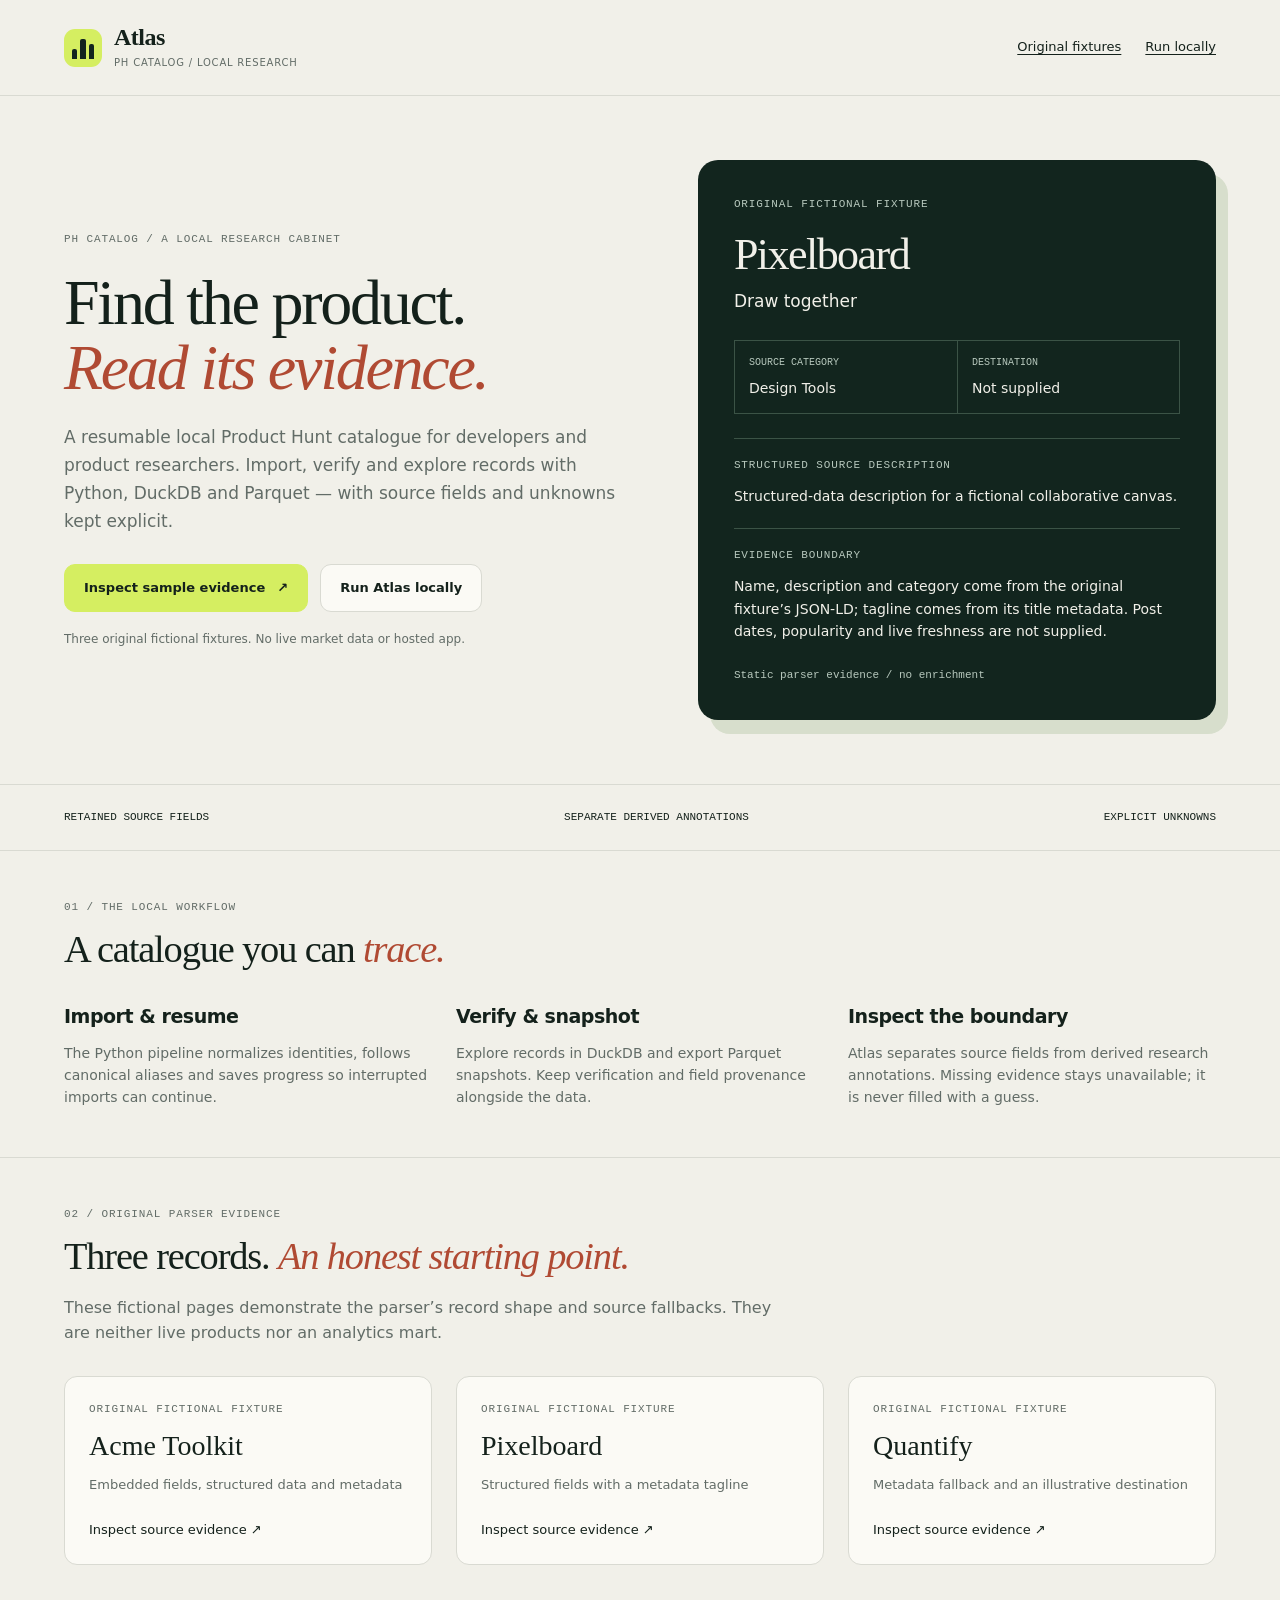
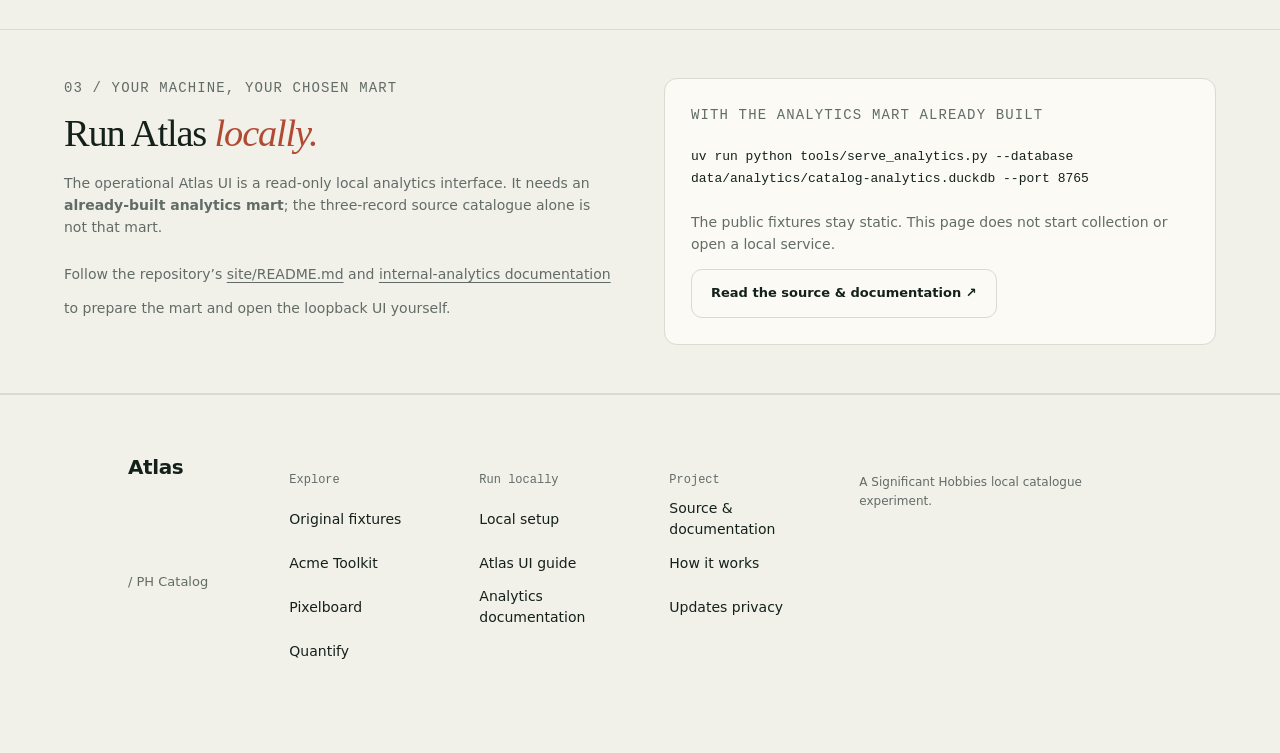
==== commit bd474139: "Integrate precise fleet footer on PH pages" ====
--- a/landing/index.html
+++ b/landing/index.html
@@ -96,9 +96,9 @@
     newsletterWidget?.addEventListener('focusin', trackNewsletterInteraction);
   }, { once: true });
 </script>
-<footer class="atlas-footer" aria-label="Atlas footer">
+<div class="atlas-footer">
   <fleet-footer-extension product-name="PH Catalog" signature-name="Atlas" signature-font="newsreader" theme="light" surface="landing" art-src="https://sassmaker.com/footer-art/ph-catalog.webp" art-width="2172" art-height="724" art-position="50% 50%" art-alt="Finely drawn research cabinet containing original product objects and separate source cards, with a central structured folio and separate annotation slip." art-credit="Original illustration for PH Catalog">
-    <div slot="navigation" class="precise-native">
+    <footer slot="navigation" data-fleet-footer-navigation class="precise-native">
       <a class="precise-brand" href="./" data-fleet-footer-primary>Atlas <span>/ PH Catalog</span></a>
       <nav class="precise-groups" aria-label="Atlas resources">
         <div><h2 data-fleet-footer-group-label>Explore</h2><a href="#records">Original fixtures</a><a href="samples/acme-toolkit">Acme Toolkit</a><a href="samples/pixelboard">Pixelboard</a><a href="samples/quantify">Quantify</a></div>
@@ -106,12 +106,12 @@
         <div><h2 data-fleet-footer-group-label>Project</h2><a href="https://github.com/Significant-Hobbies/ph-catalog">Source &amp; documentation</a><a href="#how-it-works">How it works</a><a href="https://sassmaker.com/privacy">Updates privacy</a></div>
       </nav>
       <p class="precise-note" data-fleet-footer-legal>A Significant Hobbies local catalogue experiment.</p>
-    </div>
-    <saas-maker-newsletter-capture slot="capture" catalog-id="ph-catalog" project-key="pk_f0b2e58b3705f48ff52ddfa347eecad4776407b6cd789cce" product-name="PH Catalog" kind="newsletter" source="fleet-footer" privacy-url="https://sassmaker.com/privacy" theme="light"></saas-maker-newsletter-capture>
+    </footer>
+    <saas-maker-newsletter-capture slot="capture" layout="compact" integrated catalog-id="ph-catalog" project-key="pk_f0b2e58b3705f48ff52ddfa347eecad4776407b6cd789cce" product-name="PH Catalog" kind="newsletter" source="fleet-footer" privacy-url="https://sassmaker.com/privacy" theme="light"></saas-maker-newsletter-capture>
   </fleet-footer-extension>
-</footer>
+</div>
 <script type="module" src="https://sassmaker.com/newsletter-capture.js"></script>
-<script src="https://sassmaker.com/project-strip.js" data-project="ph-catalog" data-layout="studio" defer></script>
-<script src="https://sassmaker.com/ai-chat-footer.js" data-name="PH Catalog" data-layout="question" defer></script>
+<script src="https://sassmaker.com/project-strip.js" data-project="ph-catalog" data-layout="studio" data-host-only="true" data-theme="light" defer></script>
+<script src="https://sassmaker.com/ai-chat-footer.js" data-name="PH Catalog" data-layout="question" data-host-only="true" data-theme="light" defer></script>
 </body>
 </html>
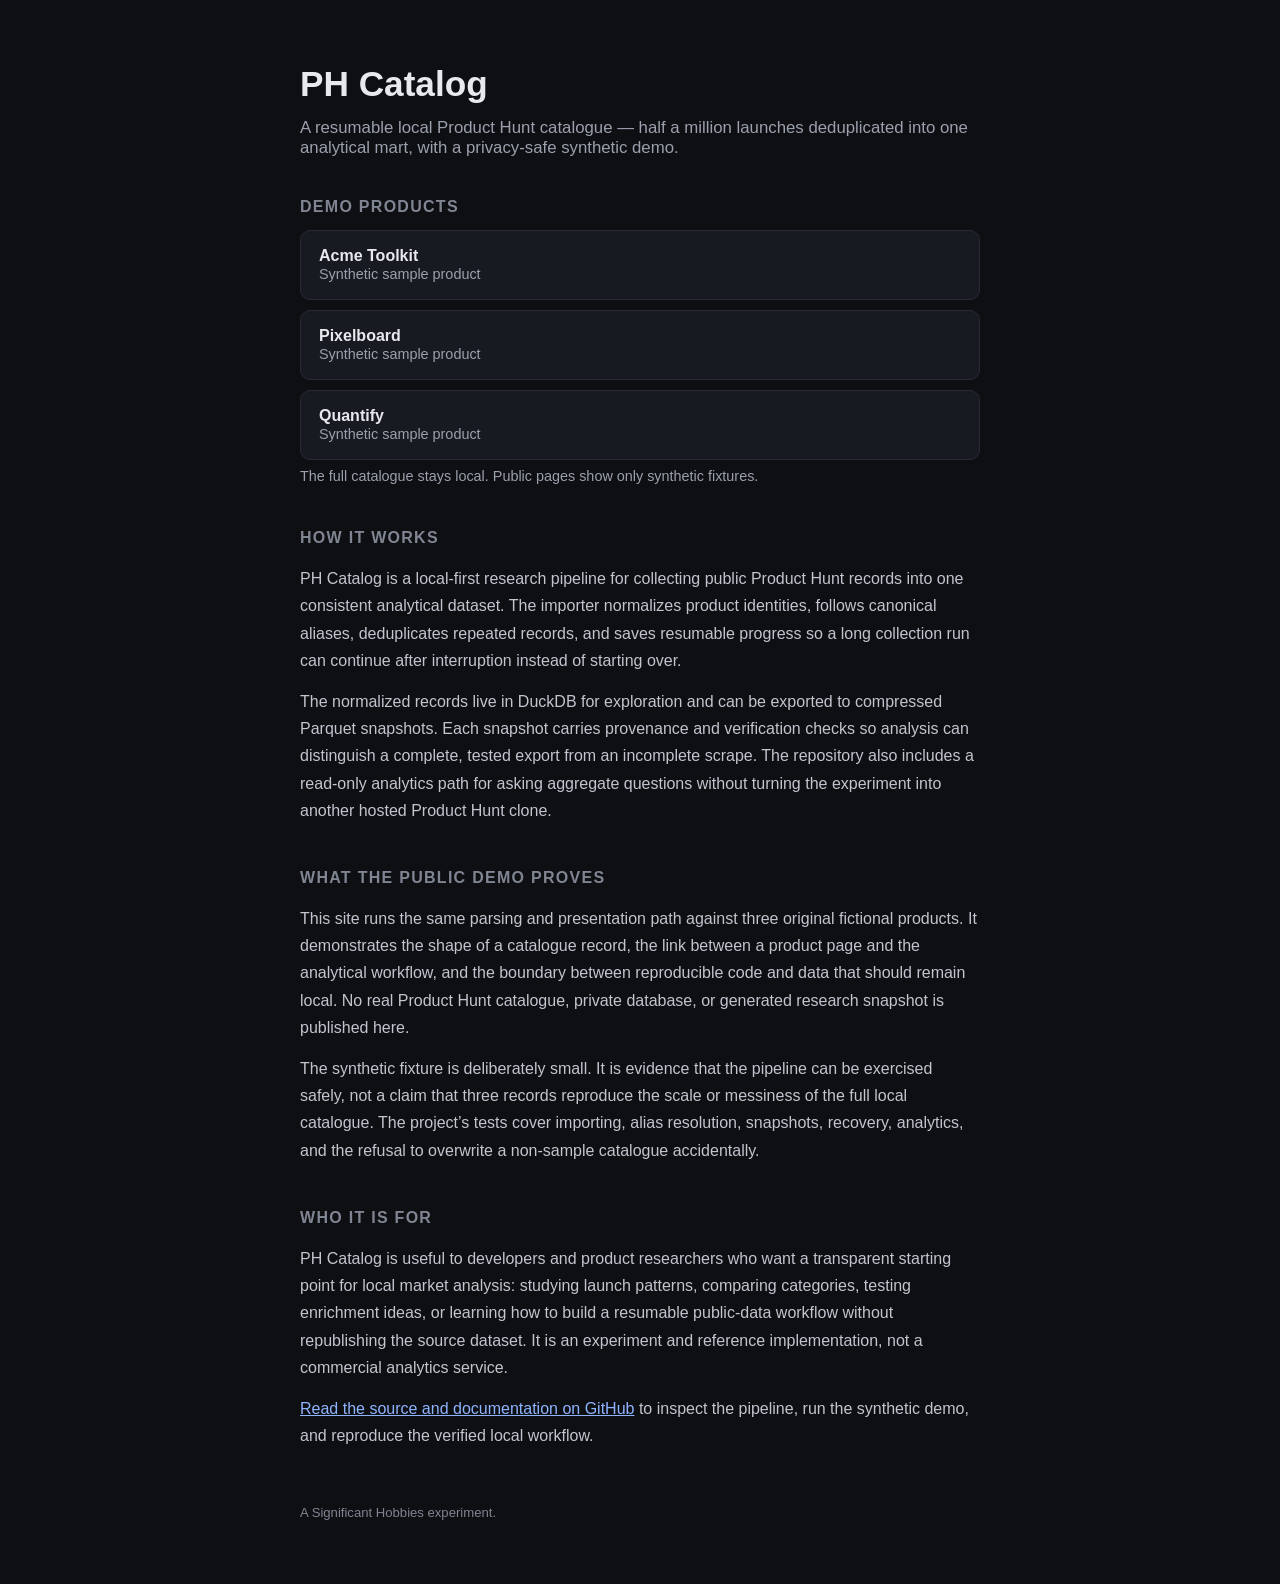
==== commit 6c347294: "On main: seo discovery draft superseded by #4" ====
--- a/landing/index.html
+++ b/landing/index.html
@@ -20,54 +20,52 @@
 <!-- Microsoft Clarity — session replay + heatmaps for the public synthetic demo only. -->
 <script>(function(c,l,a,r,i,t,y){c[a]=c[a]||function(){(c[a].q=c[a].q||[]).push(arguments)};t=l.createElement(r);t.async=1;t.src="https://www.clarity.ms/tag/ymdtaonrgw";y=l.getElementsByTagName(r)[0];y.parentNode.insertBefore(t,y);})(window,document,"clarity","script","ymdtaonrgw");window.clarity("set","project_id","ph-catalog");</script>
 <script src="https://health.sassmaker.com/tracker.js" data-key="ahk_pub_6ffe706f72e7394a34115b53b1e09e058009afab54b22e0f585f67ad678978a3" data-project="app-import-101d8097b05706b4c10bc776b5171149282e31994ee1557e248e78bc20375d6a" data-identity="session" defer></script>
-<link rel="stylesheet" href="styles.css">
+<style>
+  * { margin:0; box-sizing:border-box; }
+  body { font-family: -apple-system, 'Segoe UI', sans-serif; background:#0e0f13; color:#e8e9ed; padding:64px 24px; }
+  main { max-width:680px; margin:0 auto; }
+  h1 { font-size:2.2rem; }
+  .lede { color:#9aa0ad; font-size:1.05rem; margin:14px 0 40px; }
+  h2 { font-size:1rem; text-transform:uppercase; letter-spacing:.08em; color:#7f8592; margin:40px 0 14px; }
+  ul { list-style:none; padding:0; display:grid; gap:10px; }
+  a.card { display:block; padding:16px 18px; background:#171a21; border:1px solid #262b36; border-radius:10px; color:#e8e9ed; text-decoration:none; }
+  a.card:hover { border-color:#4f8cff; }
+  a.card strong { display:block; }
+  a.card span { color:#9aa0ad; font-size:.9rem; }
+  .copy { color:#c1c5ce; line-height:1.7; }
+  .copy p { margin:0 0 14px; }
+  .copy a { color:#8fb4ff; }
+  p.note { color:#9aa0ad; font-size:.9rem; margin-top:8px; }
+  footer { margin-top:56px; color:#7f8592; font-size:.82rem; }
+</style>
 </head>
 <body>
-<a class="skip-link" href="#content">Skip to content</a>
-<header class="site-header">
-  <a class="brand" href="./" aria-label="Atlas / PH Catalog home"><span class="brand-mark" aria-hidden="true"><i></i><i></i><i></i></span><span><strong>Atlas</strong><small>PH Catalog / local research</small></span></a>
-  <nav aria-label="Page sections"><a href="#records">Original fixtures</a><a href="#run-locally">Run locally</a></nav>
-</header>
-<main id="content">
-  <section class="hero" aria-labelledby="proposition">
-    <div class="proposition">
-      <p class="eyebrow">PH Catalog / a local research cabinet</p>
-      <h1 id="proposition">Find the product.<br><em>Read its evidence.</em></h1>
-      <p class="intro">A resumable local Product Hunt catalogue for developers and product researchers. Import, verify and explore records with Python, DuckDB and Parquet — with source fields and unknowns kept explicit.</p>
-      <div class="actions"><a class="primary" href="samples/pixelboard" data-sample="pixelboard">Inspect sample evidence <span aria-hidden="true">↗</span></a><a class="secondary" href="#run-locally">Run Atlas locally</a></div>
-      <p class="note">Three original fictional fixtures. No live market data or hosted app.</p>
-    </div>
-    <aside class="evidence" aria-labelledby="proof-title">
-      <p class="eyebrow">Original fictional fixture</p>
-      <h2 id="proof-title">Pixelboard</h2>
-      <p class="record-tagline">Draw together</p>
-      <dl class="facts"><div><dt>Source category</dt><dd>Design Tools</dd></div><div><dt>Destination</dt><dd>Not supplied</dd></div></dl>
-      <div class="evidence-section"><p class="eyebrow">Structured source description</p><p>Structured-data description for a fictional collaborative canvas.</p></div>
-      <div class="evidence-section"><p class="eyebrow">Evidence boundary</p><p>Name, description and category come from the original fixture’s JSON-LD; tagline comes from its title metadata. Post dates, popularity and live freshness are not supplied.</p></div>
-      <p class="record-caption">Static parser evidence / no enrichment</p>
-    </aside>
+<main>
+  <h1>PH Catalog</h1>
+  <p class="lede">A resumable local Product Hunt catalogue — half a million launches deduplicated into one analytical mart, with a privacy-safe synthetic demo.</p>
+  <h2>Demo products</h2>
+  <ul>
+    <li><a class="card" href="samples/acme-toolkit.html" data-sample="acme-toolkit"><strong>Acme Toolkit</strong><span>Synthetic sample product</span></a></li>
+    <li><a class="card" href="samples/pixelboard.html" data-sample="pixelboard"><strong>Pixelboard</strong><span>Synthetic sample product</span></a></li>
+    <li><a class="card" href="samples/quantify.html" data-sample="quantify"><strong>Quantify</strong><span>Synthetic sample product</span></a></li>
+  </ul>
+  <p class="note">The full catalogue stays local. Public pages show only synthetic fixtures.</p>
+  <section class="copy" aria-labelledby="how-it-works">
+    <h2 id="how-it-works">How it works</h2>
+    <p>PH Catalog is a local-first research pipeline for collecting public Product Hunt records into one consistent analytical dataset. The importer normalizes product identities, follows canonical aliases, deduplicates repeated records, and saves resumable progress so a long collection run can continue after interruption instead of starting over.</p>
+    <p>The normalized records live in DuckDB for exploration and can be exported to compressed Parquet snapshots. Each snapshot carries provenance and verification checks so analysis can distinguish a complete, tested export from an incomplete scrape. The repository also includes a read-only analytics path for asking aggregate questions without turning the experiment into another hosted Product Hunt clone.</p>
   </section>
-  <div class="evidence-band" aria-label="Research principles"><span>Retained source fields</span><span>Separate derived annotations</span><span>Explicit unknowns</span></div>
-  <section class="workflow" aria-labelledby="how-it-works">
-    <div class="section-heading"><p class="eyebrow">01 / The local workflow</p><h2 id="how-it-works">A catalogue you can <em>trace.</em></h2></div>
-    <div class="workflow-grid">
-      <article><h3>Import &amp; resume</h3><p>The Python pipeline normalizes identities, follows canonical aliases and saves progress so interrupted imports can continue.</p></article>
-      <article><h3>Verify &amp; snapshot</h3><p>Explore records in DuckDB and export Parquet snapshots. Keep verification and field provenance alongside the data.</p></article>
-      <article><h3>Inspect the boundary</h3><p>Atlas separates source fields from derived research annotations. Missing evidence stays unavailable; it is never filled with a guess.</p></article>
-    </div>
+  <section class="copy" aria-labelledby="public-demo">
+    <h2 id="public-demo">What the public demo proves</h2>
+    <p>This site runs the same parsing and presentation path against three original fictional products. It demonstrates the shape of a catalogue record, the link between a product page and the analytical workflow, and the boundary between reproducible code and data that should remain local. No real Product Hunt catalogue, private database, or generated research snapshot is published here.</p>
+    <p>The synthetic fixture is deliberately small. It is evidence that the pipeline can be exercised safely, not a claim that three records reproduce the scale or messiness of the full local catalogue. The project’s tests cover importing, alias resolution, snapshots, recovery, analytics, and the refusal to overwrite a non-sample catalogue accidentally.</p>
   </section>
-  <section class="records" id="records" aria-labelledby="records-title">
-    <div class="section-heading"><p class="eyebrow">02 / Original parser evidence</p><h2 id="records-title">Three records. <em>An honest starting point.</em></h2><p>These fictional pages demonstrate the parser’s record shape and source fallbacks. They are neither live products nor an analytics mart.</p></div>
-    <ul class="record-list">
-      <li><a class="card" href="samples/acme-toolkit" data-sample="acme-toolkit"><span class="eyebrow">Original fictional fixture</span><strong>Acme Toolkit</strong><span>Embedded fields, structured data and metadata</span><span class="record-link">Inspect source evidence ↗</span></a></li>
-      <li><a class="card" href="samples/pixelboard" data-sample="pixelboard"><span class="eyebrow">Original fictional fixture</span><strong>Pixelboard</strong><span>Structured fields with a metadata tagline</span><span class="record-link">Inspect source evidence ↗</span></a></li>
-      <li><a class="card" href="samples/quantify" data-sample="quantify"><span class="eyebrow">Original fictional fixture</span><strong>Quantify</strong><span>Metadata fallback and an illustrative destination</span><span class="record-link">Inspect source evidence ↗</span></a></li>
-    </ul>
+  <section class="copy" aria-labelledby="use-cases">
+    <h2 id="use-cases">Who it is for</h2>
+    <p>PH Catalog is useful to developers and product researchers who want a transparent starting point for local market analysis: studying launch patterns, comparing categories, testing enrichment ideas, or learning how to build a resumable public-data workflow without republishing the source dataset. It is an experiment and reference implementation, not a commercial analytics service.</p>
+    <p><a href="https://github.com/Significant-Hobbies/ph-catalog" data-repository>Read the source and documentation on GitHub</a> to inspect the pipeline, run the synthetic demo, and reproduce the verified local workflow.</p>
   </section>
-  <section class="local-run" id="run-locally" aria-labelledby="local-title">
-    <div><p class="eyebrow">03 / Your machine, your chosen mart</p><h2 id="local-title">Run Atlas <em>locally.</em></h2><p>The operational Atlas UI is a read-only local analytics interface. It needs an <strong>already-built analytics mart</strong>; the three-record source catalogue alone is not that mart.</p><p>Follow the repository’s <a href="https://github.com/Significant-Hobbies/ph-catalog/blob/main/site/README.md" data-repository>site/README.md</a> and <a href="https://github.com/Significant-Hobbies/ph-catalog/blob/main/docs/internal-analytics.md" data-repository>internal-analytics documentation</a> to prepare the mart and open the loopback UI yourself.</p></div>
-    <div class="run-command"><p class="eyebrow">With the analytics mart already built</p><pre><code>uv run python tools/serve_analytics.py --database data/analytics/catalog-analytics.duckdb --port 8765</code></pre><p>The public fixtures stay static. This page does not start collection or open a local service.</p><a class="secondary" href="https://github.com/Significant-Hobbies/ph-catalog" data-repository>Read the source &amp; documentation ↗</a></div>
-  </section>
+  <footer>A Significant Hobbies experiment.</footer>
 </main>
 <script>
   document.querySelectorAll('a[data-sample]').forEach((link) => {
@@ -82,36 +80,12 @@
       window.clarity?.('event', 'source_repository_opened');
     });
   });
-
-  document.addEventListener('DOMContentLoaded', () => {
-    const newsletterWidget = document.querySelector('saas-maker-newsletter-capture');
-    let newsletterInteractionTracked = false;
-    const trackNewsletterInteraction = () => {
-      if (newsletterInteractionTracked) return;
-      newsletterInteractionTracked = true;
-      window.appHealth?.track('newsletter_widget_interacted');
-      void Promise.resolve(window.appHealth?.flush?.()).catch(() => {});
-    };
-    newsletterWidget?.addEventListener('click', trackNewsletterInteraction);
-    newsletterWidget?.addEventListener('focusin', trackNewsletterInteraction);
-  }, { once: true });
 </script>
-<div class="atlas-footer">
-  <fleet-footer-extension product-name="PH Catalog" signature-name="Atlas" signature-font="newsreader" theme="light" surface="landing" art-src="https://sassmaker.com/footer-art/ph-catalog.webp" art-width="2172" art-height="724" art-position="50% 50%" art-alt="Finely drawn research cabinet containing original product objects and separate source cards, with a central structured folio and separate annotation slip." art-credit="Original illustration for PH Catalog">
-    <footer slot="navigation" data-fleet-footer-navigation class="precise-native">
-      <a class="precise-brand" href="./" data-fleet-footer-primary>Atlas <span>/ PH Catalog</span></a>
-      <nav class="precise-groups" aria-label="Atlas resources">
-        <div><h2 data-fleet-footer-group-label>Explore</h2><a href="#records">Original fixtures</a><a href="samples/acme-toolkit">Acme Toolkit</a><a href="samples/pixelboard">Pixelboard</a><a href="samples/quantify">Quantify</a></div>
-        <div><h2 data-fleet-footer-group-label>Run locally</h2><a href="#run-locally">Local setup</a><a href="https://github.com/Significant-Hobbies/ph-catalog/blob/main/site/README.md">Atlas UI guide</a><a href="https://github.com/Significant-Hobbies/ph-catalog/blob/main/docs/internal-analytics.md">Analytics documentation</a></div>
-        <div><h2 data-fleet-footer-group-label>Project</h2><a href="https://github.com/Significant-Hobbies/ph-catalog">Source &amp; documentation</a><a href="#how-it-works">How it works</a><a href="https://sassmaker.com/privacy">Updates privacy</a></div>
-      </nav>
-      <p class="precise-note" data-fleet-footer-legal>A Significant Hobbies local catalogue experiment.</p>
-    </footer>
-    <saas-maker-newsletter-capture slot="capture" layout="compact" integrated catalog-id="ph-catalog" project-key="pk_f0b2e58b3705f48ff52ddfa347eecad4776407b6cd789cce" product-name="PH Catalog" kind="newsletter" source="fleet-footer" privacy-url="https://sassmaker.com/privacy" theme="light"></saas-maker-newsletter-capture>
-  </fleet-footer-extension>
-</div>
+<fleet-footer-extension>
+  <saas-maker-newsletter-capture slot="capture" catalog-id="ph-catalog" project-key="pk_f0b2e58b3705f48ff52ddfa347eecad4776407b6cd789cce" product-name="PH Catalog" kind="newsletter" allow-kind-selection source="fleet-footer" privacy-url="https://sassmaker.com/privacy" theme="dark"></saas-maker-newsletter-capture>
+</fleet-footer-extension>
 <script type="module" src="https://sassmaker.com/newsletter-capture.js"></script>
-<script src="https://sassmaker.com/project-strip.js" data-project="ph-catalog" data-layout="studio" data-host-only="true" data-theme="light" defer></script>
-<script src="https://sassmaker.com/ai-chat-footer.js" data-name="PH Catalog" data-layout="question" data-host-only="true" data-theme="light" defer></script>
+<script src="https://sassmaker.com/project-strip.js" data-project="ph-catalog" defer></script>
+<script src="https://sassmaker.com/ai-chat-footer.js?v=20260928" data-name="PH Catalog" defer></script>
 </body>
 </html>
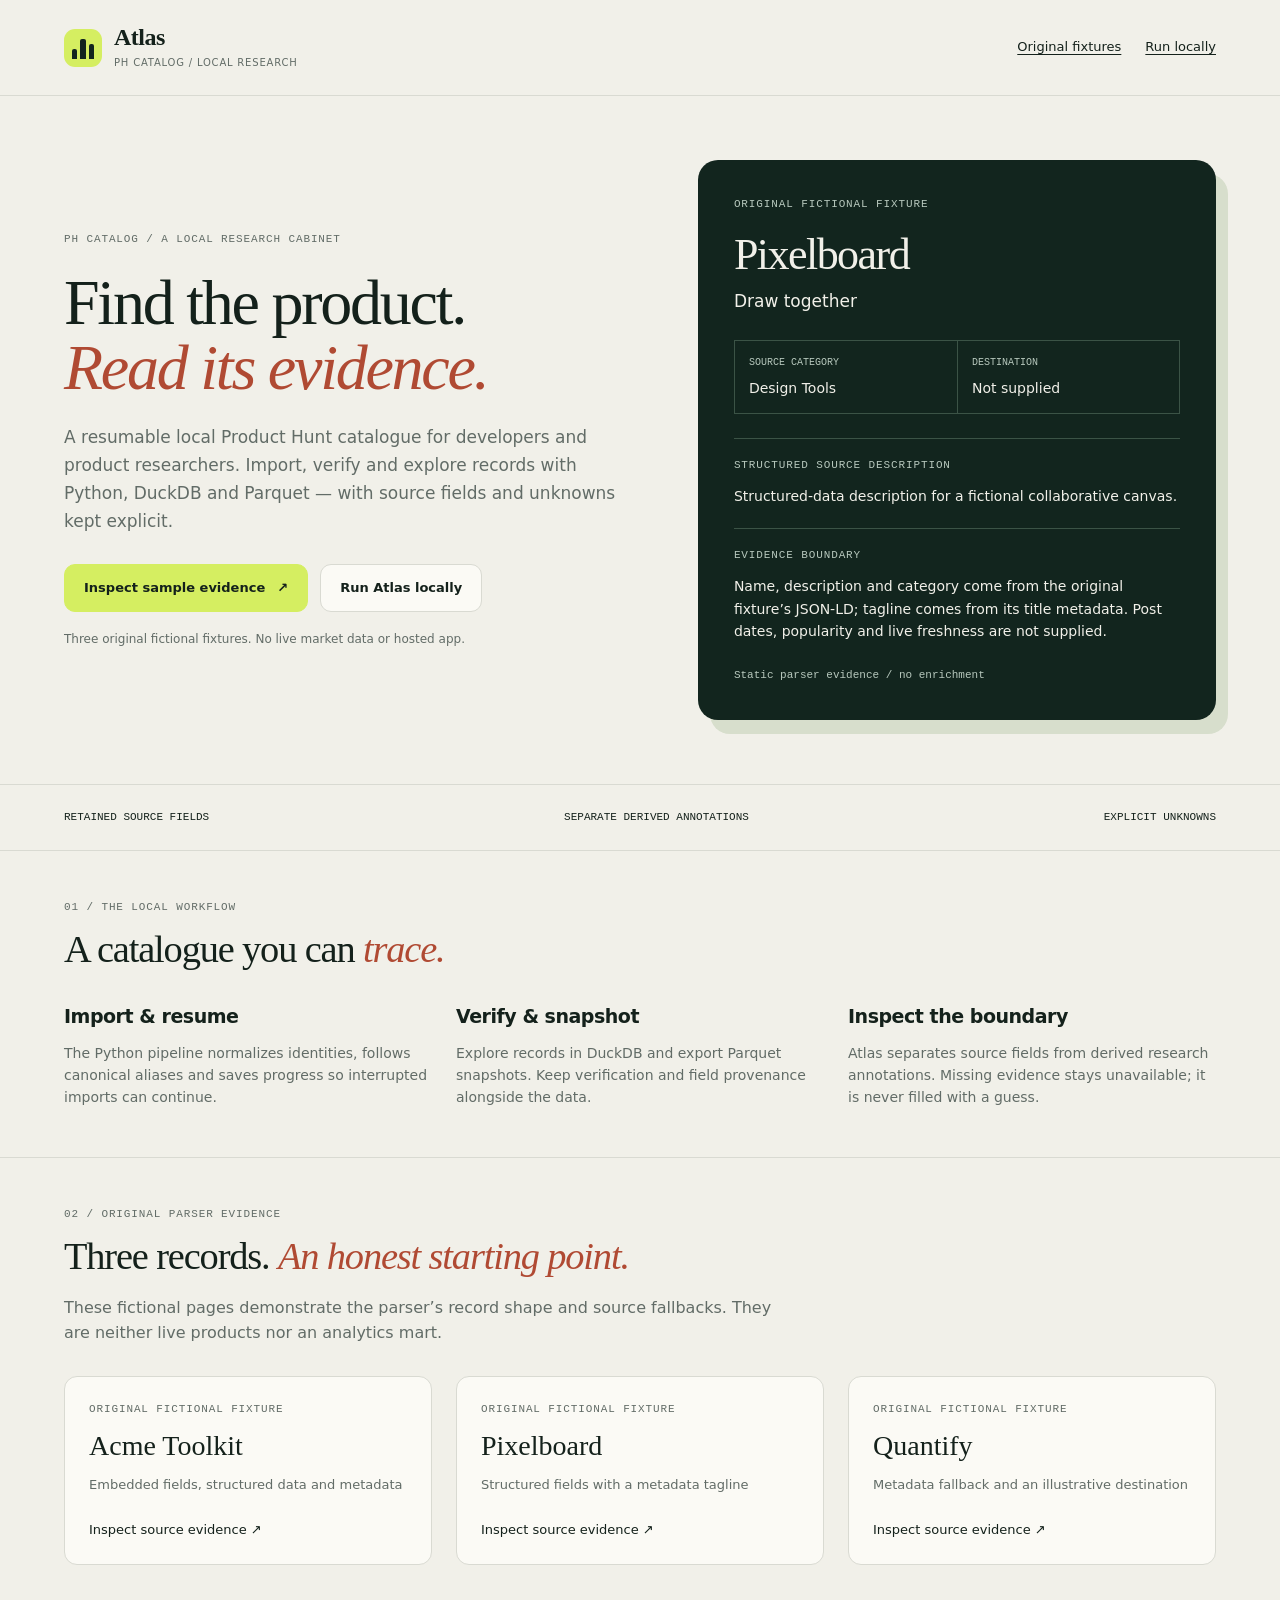
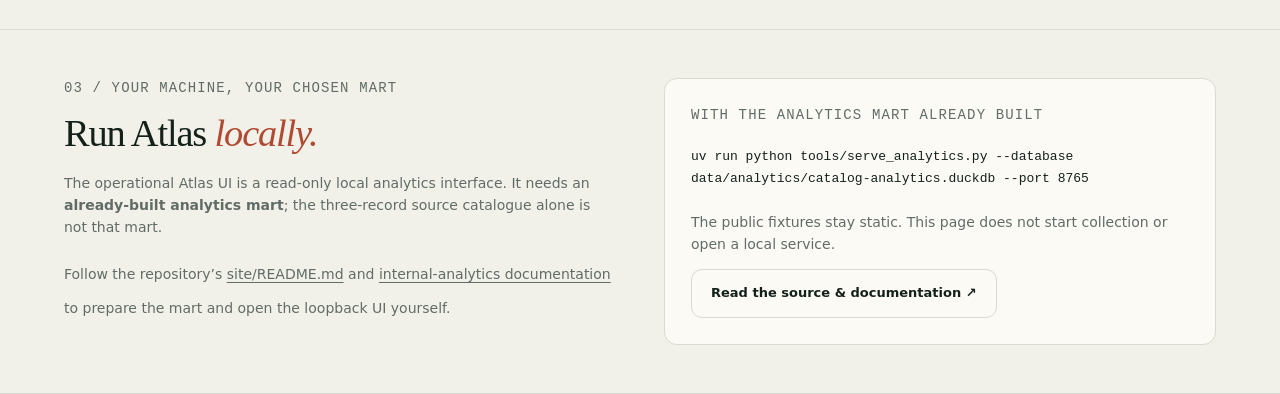
==== commit ba726911: "Replace Precise footer loaders with static StudioFooter (ui-library v0.1.15) Co-Authored-By: Claude " ====
--- a/landing/index.html
+++ b/landing/index.html
@@ -20,52 +20,54 @@
 <!-- Microsoft Clarity — session replay + heatmaps for the public synthetic demo only. -->
 <script>(function(c,l,a,r,i,t,y){c[a]=c[a]||function(){(c[a].q=c[a].q||[]).push(arguments)};t=l.createElement(r);t.async=1;t.src="https://www.clarity.ms/tag/ymdtaonrgw";y=l.getElementsByTagName(r)[0];y.parentNode.insertBefore(t,y);})(window,document,"clarity","script","ymdtaonrgw");window.clarity("set","project_id","ph-catalog");</script>
 <script src="https://health.sassmaker.com/tracker.js" data-key="ahk_pub_6ffe706f72e7394a34115b53b1e09e058009afab54b22e0f585f67ad678978a3" data-project="app-import-101d8097b05706b4c10bc776b5171149282e31994ee1557e248e78bc20375d6a" data-identity="session" defer></script>
-<style>
-  * { margin:0; box-sizing:border-box; }
-  body { font-family: -apple-system, 'Segoe UI', sans-serif; background:#0e0f13; color:#e8e9ed; padding:64px 24px; }
-  main { max-width:680px; margin:0 auto; }
-  h1 { font-size:2.2rem; }
-  .lede { color:#9aa0ad; font-size:1.05rem; margin:14px 0 40px; }
-  h2 { font-size:1rem; text-transform:uppercase; letter-spacing:.08em; color:#7f8592; margin:40px 0 14px; }
-  ul { list-style:none; padding:0; display:grid; gap:10px; }
-  a.card { display:block; padding:16px 18px; background:#171a21; border:1px solid #262b36; border-radius:10px; color:#e8e9ed; text-decoration:none; }
-  a.card:hover { border-color:#4f8cff; }
-  a.card strong { display:block; }
-  a.card span { color:#9aa0ad; font-size:.9rem; }
-  .copy { color:#c1c5ce; line-height:1.7; }
-  .copy p { margin:0 0 14px; }
-  .copy a { color:#8fb4ff; }
-  p.note { color:#9aa0ad; font-size:.9rem; margin-top:8px; }
-  footer { margin-top:56px; color:#7f8592; font-size:.82rem; }
-</style>
+<link rel="stylesheet" href="styles.css">
 </head>
 <body>
-<main>
-  <h1>PH Catalog</h1>
-  <p class="lede">A resumable local Product Hunt catalogue — half a million launches deduplicated into one analytical mart, with a privacy-safe synthetic demo.</p>
-  <h2>Demo products</h2>
-  <ul>
-    <li><a class="card" href="samples/acme-toolkit.html" data-sample="acme-toolkit"><strong>Acme Toolkit</strong><span>Synthetic sample product</span></a></li>
-    <li><a class="card" href="samples/pixelboard.html" data-sample="pixelboard"><strong>Pixelboard</strong><span>Synthetic sample product</span></a></li>
-    <li><a class="card" href="samples/quantify.html" data-sample="quantify"><strong>Quantify</strong><span>Synthetic sample product</span></a></li>
-  </ul>
-  <p class="note">The full catalogue stays local. Public pages show only synthetic fixtures.</p>
-  <section class="copy" aria-labelledby="how-it-works">
-    <h2 id="how-it-works">How it works</h2>
-    <p>PH Catalog is a local-first research pipeline for collecting public Product Hunt records into one consistent analytical dataset. The importer normalizes product identities, follows canonical aliases, deduplicates repeated records, and saves resumable progress so a long collection run can continue after interruption instead of starting over.</p>
-    <p>The normalized records live in DuckDB for exploration and can be exported to compressed Parquet snapshots. Each snapshot carries provenance and verification checks so analysis can distinguish a complete, tested export from an incomplete scrape. The repository also includes a read-only analytics path for asking aggregate questions without turning the experiment into another hosted Product Hunt clone.</p>
+<a class="skip-link" href="#content">Skip to content</a>
+<header class="site-header">
+  <a class="brand" href="./" aria-label="Atlas / PH Catalog home"><span class="brand-mark" aria-hidden="true"><i></i><i></i><i></i></span><span><strong>Atlas</strong><small>PH Catalog / local research</small></span></a>
+  <nav aria-label="Page sections"><a href="#records">Original fixtures</a><a href="#run-locally">Run locally</a></nav>
+</header>
+<main id="content">
+  <section class="hero" aria-labelledby="proposition">
+    <div class="proposition">
+      <p class="eyebrow">PH Catalog / a local research cabinet</p>
+      <h1 id="proposition">Find the product.<br><em>Read its evidence.</em></h1>
+      <p class="intro">A resumable local Product Hunt catalogue for developers and product researchers. Import, verify and explore records with Python, DuckDB and Parquet — with source fields and unknowns kept explicit.</p>
+      <div class="actions"><a class="primary" href="samples/pixelboard" data-sample="pixelboard">Inspect sample evidence <span aria-hidden="true">↗</span></a><a class="secondary" href="#run-locally">Run Atlas locally</a></div>
+      <p class="note">Three original fictional fixtures. No live market data or hosted app.</p>
+    </div>
+    <aside class="evidence" aria-labelledby="proof-title">
+      <p class="eyebrow">Original fictional fixture</p>
+      <h2 id="proof-title">Pixelboard</h2>
+      <p class="record-tagline">Draw together</p>
+      <dl class="facts"><div><dt>Source category</dt><dd>Design Tools</dd></div><div><dt>Destination</dt><dd>Not supplied</dd></div></dl>
+      <div class="evidence-section"><p class="eyebrow">Structured source description</p><p>Structured-data description for a fictional collaborative canvas.</p></div>
+      <div class="evidence-section"><p class="eyebrow">Evidence boundary</p><p>Name, description and category come from the original fixture’s JSON-LD; tagline comes from its title metadata. Post dates, popularity and live freshness are not supplied.</p></div>
+      <p class="record-caption">Static parser evidence / no enrichment</p>
+    </aside>
   </section>
-  <section class="copy" aria-labelledby="public-demo">
-    <h2 id="public-demo">What the public demo proves</h2>
-    <p>This site runs the same parsing and presentation path against three original fictional products. It demonstrates the shape of a catalogue record, the link between a product page and the analytical workflow, and the boundary between reproducible code and data that should remain local. No real Product Hunt catalogue, private database, or generated research snapshot is published here.</p>
-    <p>The synthetic fixture is deliberately small. It is evidence that the pipeline can be exercised safely, not a claim that three records reproduce the scale or messiness of the full local catalogue. The project’s tests cover importing, alias resolution, snapshots, recovery, analytics, and the refusal to overwrite a non-sample catalogue accidentally.</p>
+  <div class="evidence-band" aria-label="Research principles"><span>Retained source fields</span><span>Separate derived annotations</span><span>Explicit unknowns</span></div>
+  <section class="workflow" aria-labelledby="how-it-works">
+    <div class="section-heading"><p class="eyebrow">01 / The local workflow</p><h2 id="how-it-works">A catalogue you can <em>trace.</em></h2></div>
+    <div class="workflow-grid">
+      <article><h3>Import &amp; resume</h3><p>The Python pipeline normalizes identities, follows canonical aliases and saves progress so interrupted imports can continue.</p></article>
+      <article><h3>Verify &amp; snapshot</h3><p>Explore records in DuckDB and export Parquet snapshots. Keep verification and field provenance alongside the data.</p></article>
+      <article><h3>Inspect the boundary</h3><p>Atlas separates source fields from derived research annotations. Missing evidence stays unavailable; it is never filled with a guess.</p></article>
+    </div>
   </section>
-  <section class="copy" aria-labelledby="use-cases">
-    <h2 id="use-cases">Who it is for</h2>
-    <p>PH Catalog is useful to developers and product researchers who want a transparent starting point for local market analysis: studying launch patterns, comparing categories, testing enrichment ideas, or learning how to build a resumable public-data workflow without republishing the source dataset. It is an experiment and reference implementation, not a commercial analytics service.</p>
-    <p><a href="https://github.com/Significant-Hobbies/ph-catalog" data-repository>Read the source and documentation on GitHub</a> to inspect the pipeline, run the synthetic demo, and reproduce the verified local workflow.</p>
+  <section class="records" id="records" aria-labelledby="records-title">
+    <div class="section-heading"><p class="eyebrow">02 / Original parser evidence</p><h2 id="records-title">Three records. <em>An honest starting point.</em></h2><p>These fictional pages demonstrate the parser’s record shape and source fallbacks. They are neither live products nor an analytics mart.</p></div>
+    <ul class="record-list">
+      <li><a class="card" href="samples/acme-toolkit" data-sample="acme-toolkit"><span class="eyebrow">Original fictional fixture</span><strong>Acme Toolkit</strong><span>Embedded fields, structured data and metadata</span><span class="record-link">Inspect source evidence ↗</span></a></li>
+      <li><a class="card" href="samples/pixelboard" data-sample="pixelboard"><span class="eyebrow">Original fictional fixture</span><strong>Pixelboard</strong><span>Structured fields with a metadata tagline</span><span class="record-link">Inspect source evidence ↗</span></a></li>
+      <li><a class="card" href="samples/quantify" data-sample="quantify"><span class="eyebrow">Original fictional fixture</span><strong>Quantify</strong><span>Metadata fallback and an illustrative destination</span><span class="record-link">Inspect source evidence ↗</span></a></li>
+    </ul>
   </section>
-  <footer>A Significant Hobbies experiment.</footer>
+  <section class="local-run" id="run-locally" aria-labelledby="local-title">
+    <div><p class="eyebrow">03 / Your machine, your chosen mart</p><h2 id="local-title">Run Atlas <em>locally.</em></h2><p>The operational Atlas UI is a read-only local analytics interface. It needs an <strong>already-built analytics mart</strong>; the three-record source catalogue alone is not that mart.</p><p>Follow the repository’s <a href="https://github.com/Significant-Hobbies/ph-catalog/blob/main/site/README.md" data-repository>site/README.md</a> and <a href="https://github.com/Significant-Hobbies/ph-catalog/blob/main/docs/internal-analytics.md" data-repository>internal-analytics documentation</a> to prepare the mart and open the loopback UI yourself.</p></div>
+    <div class="run-command"><p class="eyebrow">With the analytics mart already built</p><pre><code>uv run python tools/serve_analytics.py --database data/analytics/catalog-analytics.duckdb --port 8765</code></pre><p>The public fixtures stay static. This page does not start collection or open a local service.</p><a class="secondary" href="https://github.com/Significant-Hobbies/ph-catalog" data-repository>Read the source &amp; documentation ↗</a></div>
+  </section>
 </main>
 <script>
   document.querySelectorAll('a[data-sample]').forEach((link) => {
@@ -80,12 +82,24 @@
       window.clarity?.('event', 'source_repository_opened');
     });
   });
+
+  document.addEventListener('DOMContentLoaded', () => {
+    const newsletterWidget = document.querySelector('studio-footer');
+    let newsletterInteractionTracked = false;
+    const trackNewsletterInteraction = () => {
+      if (newsletterInteractionTracked) return;
+      newsletterInteractionTracked = true;
+      window.appHealth?.track('newsletter_widget_interacted');
+      void Promise.resolve(window.appHealth?.flush?.()).catch(() => {});
+    };
+    newsletterWidget?.addEventListener('click', trackNewsletterInteraction);
+    newsletterWidget?.addEventListener('focusin', trackNewsletterInteraction);
+  }, { once: true });
 </script>
-<fleet-footer-extension>
-  <saas-maker-newsletter-capture slot="capture" catalog-id="ph-catalog" project-key="pk_f0b2e58b3705f48ff52ddfa347eecad4776407b6cd789cce" product-name="PH Catalog" kind="newsletter" allow-kind-selection source="fleet-footer" privacy-url="https://sassmaker.com/privacy" theme="dark"></saas-maker-newsletter-capture>
-</fleet-footer-extension>
-<script type="module" src="https://sassmaker.com/newsletter-capture.js"></script>
-<script src="https://sassmaker.com/project-strip.js" data-project="ph-catalog" defer></script>
-<script src="https://sassmaker.com/ai-chat-footer.js?v=20260928" data-name="PH Catalog" defer></script>
+<link rel="stylesheet" href="/footer.css">
+<script type="module" src="/footer.js"></script>
+<studio-footer product="PH Catalog" url="https://ph.significanthobbies.com" catalog-id="ph-catalog" capture="newsletter" variant="studio" art-mode="panel" wordmark="poster">
+<script type="application/json">{"summary": "A resumable local Product Hunt catalogue and analytics experiment with a privacy-safe synthetic demo.", "legal": "A Significant Hobbies local catalogue experiment.", "groups": [{"title": "Explore", "links": [{"label": "Original fixtures", "href": "/#records"}, {"label": "Acme Toolkit", "href": "/samples/acme-toolkit"}, {"label": "Pixelboard", "href": "/samples/pixelboard"}, {"label": "Quantify", "href": "/samples/quantify"}]}, {"title": "Run locally", "links": [{"label": "Local setup", "href": "/#run-locally"}, {"label": "Atlas UI guide", "href": "https://github.com/Significant-Hobbies/ph-catalog/blob/main/site/README.md"}, {"label": "Analytics documentation", "href": "https://github.com/Significant-Hobbies/ph-catalog/blob/main/docs/internal-analytics.md"}]}, {"title": "Project", "links": [{"label": "Source & documentation", "href": "https://github.com/Significant-Hobbies/ph-catalog"}, {"label": "How it works", "href": "/#how-it-works"}, {"label": "Updates privacy", "href": "https://sassmaker.com/privacy"}]}], "art": {"src": "https://sassmaker.com/footer-art/ph-catalog.webp", "alt": "Finely drawn research cabinet containing original product objects and separate source cards, with a central structured folio and separate annotation slip.", "position": "50% 50%"}}</script>
+</studio-footer>
 </body>
 </html>
--- a/landing/styles.css
+++ b/landing/styles.css
@@ -0,0 +1,113 @@
+/* Atlas: project-native paper, night evidence and lime retrieval. */
+:root {
+  color-scheme: light;
+  --paper: #f1f0e9;
+  --surface: #fbfaf5;
+  --ink: #14211b;
+  --muted: #626c67;
+  --line: #d9dad2;
+  --night: #12251e;
+  --lime: #d5ee61;
+  --coral: #f26d4f;
+  --coral-text: #b04a33;
+  --night-muted: #b7c8bd;
+  font-family: ui-sans-serif, system-ui, -apple-system, BlinkMacSystemFont, "Segoe UI", sans-serif;
+}
+* { box-sizing: border-box; }
+body { margin: 0; background: var(--paper); color: var(--ink); line-height: 1.6; }
+h1, h2, h3, p { margin-top: 0; }
+a { color: inherit; text-underline-offset: .2em; }
+a:focus-visible { outline: 3px solid var(--coral-text); outline-offset: 5px; }
+.evidence a:focus-visible { outline-color: var(--lime); }
+.skip-link { position: absolute; top: -100px; left: 20px; z-index: 10; padding: 12px; background: var(--lime); }
+.skip-link:focus { top: 12px; }
+.site-header, main > section, .evidence-band { max-width: 1440px; margin-inline: auto; padding-inline: clamp(20px, 5vw, 72px); }
+.site-header { display: flex; align-items: center; justify-content: space-between; gap: 24px; padding-block: 24px; border-bottom: 1px solid var(--line); }
+.brand { display: flex; align-items: center; gap: 12px; min-height: 44px; text-decoration: none; }
+.brand-mark { width: 38px; height: 38px; display: grid; grid-template-columns: repeat(3, 1fr); align-items: end; gap: 3px; padding: 8px; border-radius: 11px; background: var(--lime); }
+.brand-mark i { display: block; border-radius: 2px 2px 0 0; background: var(--night); }
+.brand-mark i:nth-child(1) { height: 45%; }
+.brand-mark i:nth-child(2) { height: 90%; }
+.brand-mark i:nth-child(3) { height: 65%; }
+.brand strong, .brand small { display: block; }
+.brand strong { font: 700 24px/1.1 Georgia, serif; letter-spacing: -.02em; }
+.brand small { margin-top: 5px; color: var(--muted); font-size: 10px; text-transform: uppercase; letter-spacing: .08em; }
+nav { display: flex; gap: 24px; }
+nav a { display: inline-flex; align-items: center; min-height: 44px; font-size: 13px; }
+.hero { display: grid; grid-template-columns: 1.1fr 1fr; align-items: center; gap: clamp(32px, 5vw, 70px); padding-block: 64px; }
+.hero > *, .local-run > *, .workflow-grid > *, .record-list > * { min-width: 0; }
+.eyebrow { margin-bottom: 12px; color: var(--muted); font: 11px/1.5 ui-monospace, SFMono-Regular, monospace; letter-spacing: .08em; text-transform: uppercase; }
+h1 { margin-block: 22px; font: clamp(44px, 5vw, 72px)/1.03 Georgia, serif; letter-spacing: -.035em; }
+h1 em, .section-heading em, .local-run h2 em { color: var(--coral-text); font-weight: 400; }
+.intro { max-width: 600px; margin-bottom: 28px; color: var(--muted); font-size: 17px; line-height: 1.65; }
+.actions { display: flex; flex-wrap: wrap; gap: 12px; }
+.primary, .secondary { display: inline-flex; align-items: center; justify-content: center; gap: 12px; min-height: 44px; padding: 13px 19px; border: 1px solid var(--line); border-radius: 11px; text-decoration: none; font-size: 13px; font-weight: 700; }
+.primary { background: var(--lime); border-color: var(--lime); }
+.secondary { background: var(--surface); }
+.primary:hover, .secondary:hover { border-color: var(--ink); }
+.note { margin: 18px 0 0; color: var(--muted); font-size: 12px; }
+.evidence { padding: clamp(24px, 3vw, 36px); border-radius: 20px; background: var(--night); color: var(--paper); box-shadow: 12px 14px 0 #d7decc; }
+.evidence .eyebrow, .record-caption { color: var(--night-muted); }
+.evidence h2 { margin: 18px 0 10px; font: 44px/1.08 Georgia, serif; letter-spacing: -.035em; }
+.record-tagline { margin-bottom: 24px; font-size: 17px; }
+.facts { display: grid; grid-template-columns: 1fr 1fr; margin-block: 24px; border: 1px solid #3b5346; }
+.facts > div { padding: 14px; }
+.facts > div + div { border-left: 1px solid #3b5346; }
+dt { color: var(--night-muted); font: 10px/1.5 ui-monospace, SFMono-Regular, monospace; text-transform: uppercase; }
+dd { margin: 7px 0 0; font-size: 14px; }
+.evidence-section { margin-top: 20px; padding-top: 18px; border-top: 1px solid #3b5346; }
+.evidence-section p:last-child { margin-bottom: 0; font-size: 14px; }
+.record-caption { margin: 24px 0 0; font: 11px/1.6 ui-monospace, SFMono-Regular, monospace; }
+.evidence-band { display: flex; justify-content: space-between; gap: 20px; padding-block: 24px; border-block: 1px solid var(--line); font: 11px/1.5 ui-monospace, SFMono-Regular, monospace; text-transform: uppercase; }
+.workflow, .records, .local-run { padding-block: 48px; border-bottom: 1px solid var(--line); }
+.section-heading h2, .local-run h2 { margin-bottom: 16px; font: clamp(30px, 3vw, 43px)/1.15 Georgia, serif; letter-spacing: -.03em; }
+.section-heading > p:last-child { max-width: 710px; color: var(--muted); }
+.workflow-grid, .record-list { display: grid; grid-template-columns: repeat(3, minmax(0, 1fr)); gap: 24px; margin-top: 30px; }
+h3 { margin-bottom: 10px; font-size: 19px; letter-spacing: -.025em; }
+.workflow-grid p { margin-bottom: 0; color: var(--muted); font-size: 14px; }
+.record-list { padding: 0; list-style: none; }
+.card { display: flex; flex-direction: column; height: 100%; padding: 24px; border: 1px solid var(--line); border-radius: 13px; background: var(--surface); text-decoration: none; }
+.card:hover { border-color: var(--ink); }
+.card strong { margin-bottom: 12px; font: 28px/1.2 Georgia, serif; }
+.card > span:not(.eyebrow) { color: var(--muted); font-size: 13px; }
+.card .record-link { margin-top: auto; padding-top: 24px; color: var(--ink) !important; }
+.local-run { display: grid; grid-template-columns: 1fr 1fr; gap: 48px; }
+.local-run p { color: var(--muted); font-size: 14px; }
+.local-run p a { display: inline-block; min-height: 44px; padding-block: 10px; }
+.run-command { align-self: start; padding: 26px; border: 1px solid var(--line); border-radius: 13px; background: var(--surface); }
+pre { margin-block: 20px; white-space: pre-wrap; overflow-wrap: anywhere; font: 13px/1.7 ui-monospace, SFMono-Regular, monospace; }
+/* Static records use the same list / evidence geometry as the local inspector. */
+.record-page { display: grid; grid-template-columns: minmax(0, .7fr) minmax(0, 1.3fr); gap: 48px; padding-block: 48px; }
+.record-page h1 { font-size: clamp(40px, 4vw, 60px); overflow-wrap: anywhere; }
+.record-page .evidence { box-shadow: none; }
+.record-page .record-intro { color: var(--muted); }
+.source-fields { margin: 0; }
+.source-fields > div { padding-block: 16px; border-bottom: 1px solid #3b5346; }
+.source-fields dd { overflow-wrap: anywhere; }
+.source-fields dd small { display: block; margin-top: 5px; color: var(--night-muted); font-size: 12px; }
+.record-boundary { margin-top: 28px; }
+.record-boundary h3 { font: 25px/1.2 Georgia, serif; }
+.record-boundary p { color: var(--night-muted); font-size: 14px; }
+@media (max-width: 900px) {
+  .hero { gap: 32px; padding-block: 44px; }
+  .hero h1 { font-size: 48px; }
+  .intro { font-size: 15px; }
+  .workflow-grid, .record-list { gap: 16px; }
+  .card { padding: 20px; }
+  .local-run, .record-page { gap: 28px; }
+}
+@media (max-width: 700px) {
+  .site-header { align-items: flex-start; flex-wrap: wrap; gap: 12px; padding-block: 18px; }
+  nav { gap: 22px; }
+  .hero, .local-run, .record-page { grid-template-columns: 1fr; }
+  .hero { padding-block: 32px 44px; }
+  .hero h1 { font-size: clamp(42px, 10vw, 54px); }
+  .evidence { box-shadow: 6px 8px 0 #d7decc; }
+  .evidence h2 { font-size: 36px; }
+  .evidence-band { flex-direction: column; gap: 10px; }
+  .workflow-grid, .record-list { grid-template-columns: 1fr; gap: 24px; }
+  .workflow, .records, .local-run, .record-page { padding-block: 32px; }
+}
+@media (prefers-reduced-motion: reduce) {
+  *, *::before, *::after { scroll-behavior: auto !important; animation: none !important; transition: none !important; }
+}
